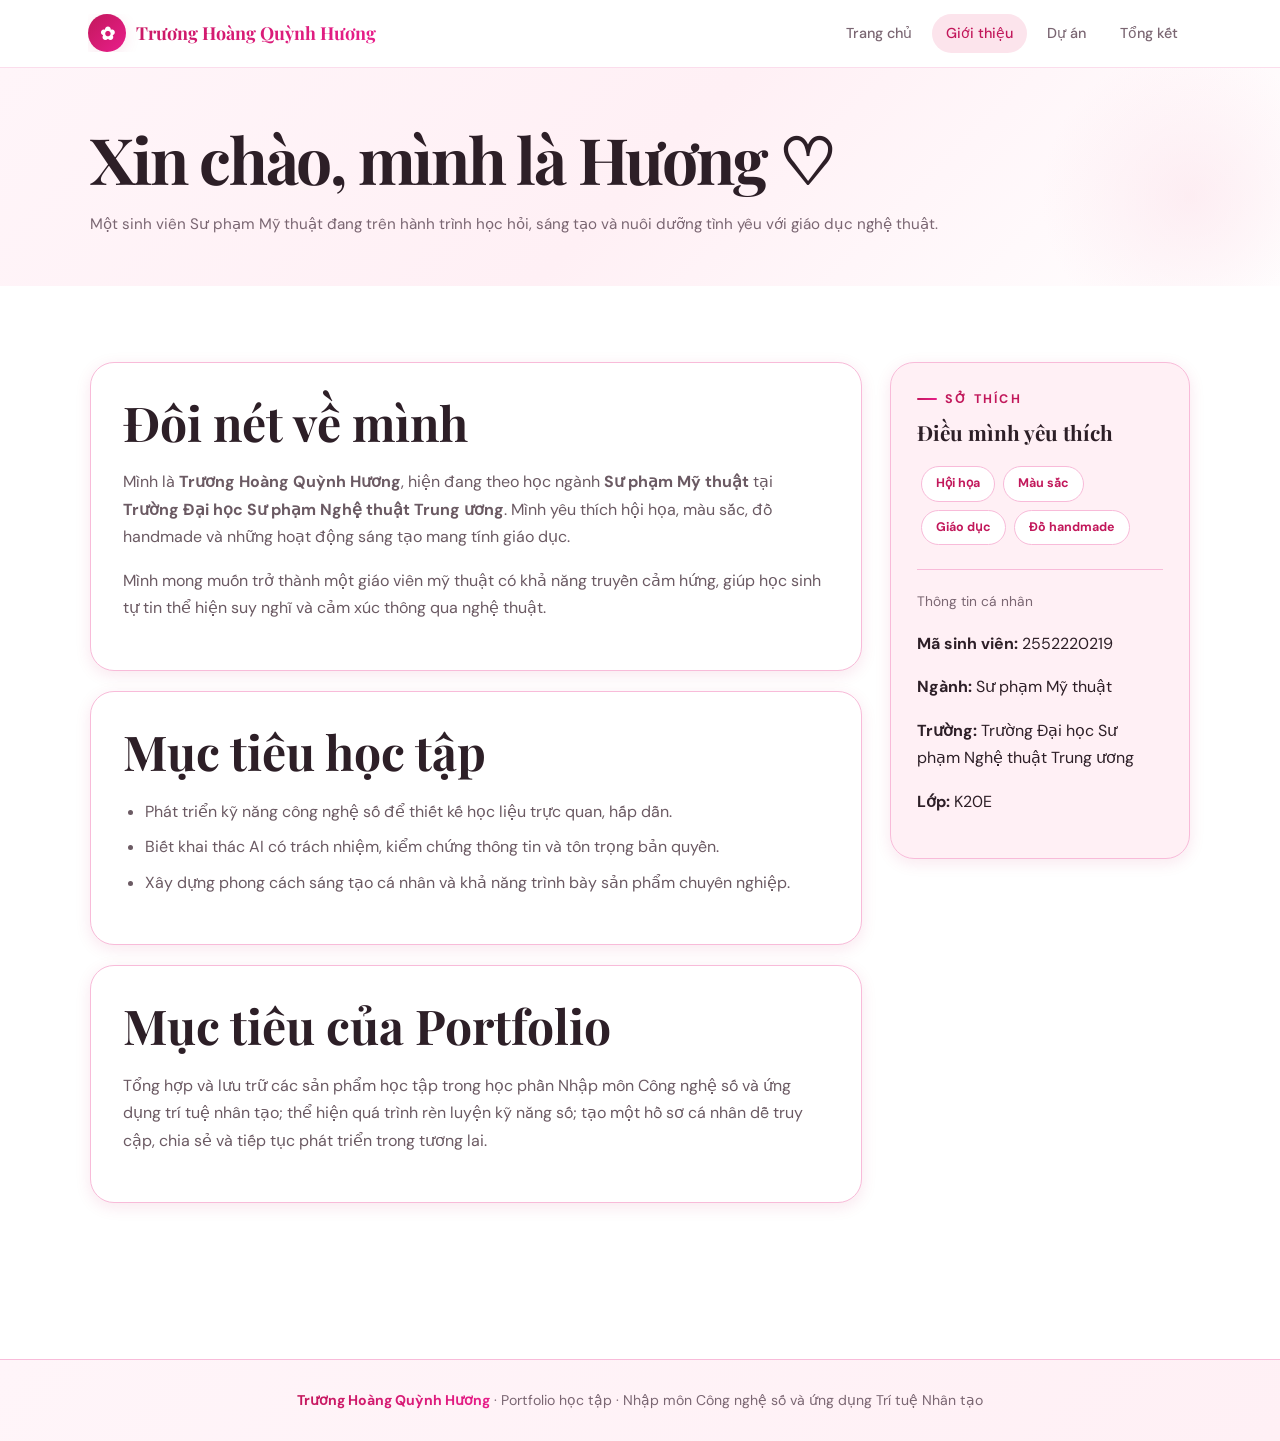
==== about.html @ ae3c42f8 "Add files via upload" ====
<!DOCTYPE html>
<html lang="vi"><head><meta charset="UTF-8"><meta name="viewport" content="width=device-width, initial-scale=1.0">
<meta name="description" content="Portfolio ca nhan sinh vien Su pham My thuat"><title>Gioi thieu | Truong Hoang Quynh Huong</title><link rel="stylesheet" href="style.css"></head><body>

<header class="site-header">
 <div class="nav-wrap">
  <a class="brand" href="index.html"><span class="brand-mark">✿</span><span>Trương Hoàng Quỳnh Hương</span></a>
  <button class="menu-toggle" aria-label="Mở menu">☰</button>
  <nav class="nav-links">
   <a href="index.html">Trang chủ</a><a href="about.html">Giới thiệu</a><a href="projects.html">Dự án</a><a href="conclusion.html">Tổng kết</a>
  </nav>
 </div>
</header>
<main>
<section class="page-hero"><div class="container"><h1>Xin chào, mình là Hương ♡</h1><p class="lead">Một sinh viên Sư phạm Mỹ thuật đang trên hành trình học hỏi, sáng tạo và nuôi dưỡng tình yêu với giáo dục nghệ thuật.</p></div></section>
<section class="section"><div class="container content-grid"><div>
 <div class="prose-card"><h2>Đôi nét về mình</h2>
 <p>Mình là <strong>Trương Hoàng Quỳnh Hương</strong>, hiện đang theo học ngành <strong>Sư phạm Mỹ thuật</strong> tại <strong>Trường Đại học Sư phạm Nghệ thuật Trung ương</strong>. Mình yêu thích hội họa, màu sắc, đồ handmade và những hoạt động sáng tạo mang tính giáo dục.</p>
 <p>Mình mong muốn trở thành một giáo viên mỹ thuật có khả năng truyền cảm hứng, giúp học sinh tự tin thể hiện suy nghĩ và cảm xúc thông qua nghệ thuật.</p></div>
 <div class="prose-card"><h2>Mục tiêu học tập</h2><ul><li>Phát triển kỹ năng công nghệ số để thiết kế học liệu trực quan, hấp dẫn.</li><li>Biết khai thác AI có trách nhiệm, kiểm chứng thông tin và tôn trọng bản quyền.</li><li>Xây dựng phong cách sáng tạo cá nhân và khả năng trình bày sản phẩm chuyên nghiệp.</li></ul></div>
 <div class="prose-card"><h2>Mục tiêu của Portfolio</h2><p>Tổng hợp và lưu trữ các sản phẩm học tập trong học phần Nhập môn Công nghệ số và ứng dụng trí tuệ nhân tạo; thể hiện quá trình rèn luyện kỹ năng số; tạo một hồ sơ cá nhân dễ truy cập, chia sẻ và tiếp tục phát triển trong tương lai.</p></div>
 </div><aside class="side-card"><div class="kicker">SỞ THÍCH</div><h3>Điều mình yêu thích</h3><span class="tag">Hội họa</span><span class="tag">Màu sắc</span><span class="tag">Giáo dục</span><span class="tag">Đồ handmade</span><hr style="border:0;border-top:1px solid var(--line);margin:20px 0"><p class="small">Thông tin cá nhân</p><p><strong>Mã sinh viên:</strong> 2552220219</p><p><strong>Ngành:</strong> Sư phạm Mỹ thuật</p><p><strong>Trường:</strong> Trường Đại học Sư phạm Nghệ thuật Trung ương</p><p><strong>Lớp:</strong> K20E</p></aside></div></section>
</main>
<footer class="footer"><div class="container footer-inner"><p><strong>Trương Hoàng Quỳnh Hương</strong> · Portfolio học tập · Nhập môn Công nghệ số và ứng dụng Trí tuệ Nhân tạo</p></div></footer>
<script src="script.js"></script></body></html>
---- style.css ----
@import url('https://fonts.googleapis.com/css2?family=DM+Sans:ital,opsz,wght@0,9..40,400;0,9..40,500;0,9..40,600;0,9..40,700;1,9..40,400&family=Playfair+Display:ital,wght@0,500;0,600;0,700;1,500;1,700&display=swap');

:root {
  --pink:       #e05c8a;
  --pink-dark:  #c2185b;
  --pink-accent:#e91e8c;
  --pink-mid:   #f06292;
  --pink-soft:  #fce4ec;
  --pink-pale:  #fff0f5;
  --ink:        #2d1f27;
  --muted:      #7a6672;
  --cream:      #ffffff;
  --line:       #f8bbd9;
  --white:      #fff;
  --shadow-sm:  0 4px 16px rgba(194,24,91,.10);
  --shadow:     0 18px 50px rgba(194,24,91,.18);
  --shadow-lg:  0 28px 70px rgba(194,24,91,.24);
  --radius:     24px;
  --grad-pink:  linear-gradient(135deg, var(--pink-dark) 0%, var(--pink-accent) 100%);
  --grad-soft:  linear-gradient(135deg, #fce4ec 0%, #fff0f5 60%, #fff 100%);
}

*, *::before, *::after { box-sizing: border-box; }
html { scroll-behavior: smooth; }

body {
  margin: 0;
  background: var(--cream);
  color: var(--ink);
  font-family: 'DM Sans', sans-serif;
  line-height: 1.72;
  -webkit-font-smoothing: antialiased;
}

a { color: inherit; text-decoration: none; }
img { max-width: 100%; display: block; }
button { font: inherit; cursor: pointer; }

/* ───────────── HEADER / NAV ───────────── */
.site-header {
  position: sticky;
  top: 0;
  z-index: 20;
  background: rgba(255,255,255,.88);
  backdrop-filter: blur(18px);
  -webkit-backdrop-filter: blur(18px);
  border-bottom: 1px solid rgba(248,187,217,.5);
  transition: box-shadow .3s;
}
.site-header:is(:hover, :focus-within) { box-shadow: 0 4px 24px rgba(194,24,91,.08); }

.nav-wrap {
  max-width: 1160px;
  margin: auto;
  padding: 14px 28px;
  display: flex;
  align-items: center;
  justify-content: space-between;
  gap: 20px;
}

.brand {
  display: flex;
  align-items: center;
  gap: 10px;
  font-family: 'Playfair Display', serif;
  font-size: clamp(.88rem, 1.4vw, 1.18rem);
  font-weight: 700;
  background: var(--grad-pink);
  -webkit-background-clip: text;
  -webkit-text-fill-color: transparent;
  background-clip: text;
  white-space: nowrap;
  overflow: hidden;
  text-overflow: ellipsis;
  max-width: 340px;
}
.brand-mark {
  width: 38px; height: 38px;
  border-radius: 50%;
  display: grid; place-items: center;
  background: var(--grad-pink);
  font-size: 1.1rem;
  -webkit-text-fill-color: white;
  box-shadow: var(--shadow-sm);
  flex-shrink: 0;
}

.nav-links {
  display: flex;
  align-items: center;
  gap: 6px;
  font-size: .9rem;
  color: var(--muted);
  font-weight: 500;
}
.nav-links a {
  padding: 7px 14px;
  border-radius: 999px;
  transition: background .2s, color .2s;
  position: relative;
}
.nav-links a:hover,
.nav-links a.active {
  color: var(--pink-dark);
  background: var(--pink-soft);
}

.menu-toggle {
  display: none;
  border: 0;
  background: var(--pink-soft);
  border-radius: 12px;
  padding: 9px 12px;
  color: var(--pink-dark);
  transition: background .2s;
}
.menu-toggle:hover { background: #f8bbd9; }

/* ───────────── LAYOUT ───────────── */
main { min-height: 70vh; }
.container { width: min(1100px, calc(100% - 44px)); margin: auto; }

/* ───────────── HERO ───────────── */
.hero {
  padding: 86px 0 72px;
  position: relative;
  overflow: hidden;
}
.hero::before {
  content: '';
  position: absolute;
  top: -120px; right: -120px;
  width: 600px; height: 600px;
  border-radius: 50%;
  background: radial-gradient(circle, rgba(252,228,236,.55) 0%, transparent 70%);
  pointer-events: none;
}

.hero-grid {
  display: grid;
  grid-template-columns: 1.1fr .9fr;
  align-items: center;
  gap: 48px;
  min-height: 420px;
}

.eyebrow {
  display: inline-flex;
  gap: 8px;
  align-items: center;
  color: var(--pink-dark);
  font-size: .78rem;
  font-weight: 700;
  letter-spacing: .18em;
  text-transform: uppercase;
  margin-bottom: 4px;
}

h1, h2, h3 {
  font-family: 'Playfair Display', serif;
  line-height: 1.16;
  margin: 0 0 18px;
}
h1 { font-size: clamp(2.2rem, 4.5vw, 4rem); letter-spacing: -.035em; }
h1 em {
  font-style: normal;
  background: var(--grad-pink);
  -webkit-background-clip: text;
  -webkit-text-fill-color: transparent;
  background-clip: text;
}
h2 { font-size: clamp(2rem, 4vw, 3rem); }
h3 { font-size: 1.3rem; }

.lead {
  font-size: 1.08rem;
  color: var(--muted);
  max-width: 540px;
  line-height: 1.8;
}

.hero-actions {
  display: flex;
  gap: 12px;
  flex-wrap: wrap;
  margin-top: 32px;
}

/* ───────────── BUTTONS ───────────── */
.btn {
  display: inline-flex;
  align-items: center;
  justify-content: center;
  gap: 8px;
  padding: 13px 24px;
  border-radius: 999px;
  background: var(--grad-pink);
  color: white;
  font-weight: 700;
  font-size: .95rem;
  border: none;
  transition: transform .22s, box-shadow .22s;
  box-shadow: 0 6px 24px rgba(194,24,91,.30);
}
.btn:hover {
  transform: translateY(-3px);
  box-shadow: 0 12px 36px rgba(194,24,91,.38);
}
.btn:active { transform: translateY(-1px); }

.btn.secondary {
  background: white;
  color: var(--pink-dark);
  border: 1.5px solid var(--line);
  box-shadow: var(--shadow-sm);
}
.btn.secondary:hover {
  background: var(--pink-pale);
  border-color: var(--pink-mid);
  box-shadow: 0 8px 28px rgba(194,24,91,.14);
}

/* ───────────── ART FRAME ───────────── */
.art-frame {
  position: relative;
  background: var(--grad-soft);
  border-radius: 48% 48% 28px 28px;
  padding: 28px;
  min-height: 400px;
  display: grid;
  place-items: center;
  box-shadow: var(--shadow);
}
.art-frame::before,
.art-frame::after {
  content: '';
  position: absolute;
  border: 1.5px solid rgba(194,24,91,.2);
  border-radius: 50%;
  width: 82%; height: 82%;
  transform: rotate(-16deg);
}
.art-frame::after {
  width: 68%; height: 92%;
  transform: rotate(18deg);
  border-color: rgba(233,30,140,.15);
}

.art-illustration {
  position: relative;
  z-index: 1;
  width: 78%; height: 300px;
  border-radius: 46% 46% 18px 18px;
  background: linear-gradient(160deg, #fff 0% 30%, #f9a8c9 30% 62%, #e05c8a 62%);
  display: flex;
  align-items: center;
  justify-content: center;
  font-size: 6rem;
  box-shadow: 0 12px 40px rgba(194,24,91,.20);
}

.float-note {
  position: absolute;
  z-index: 2;
  background: white;
  padding: 12px 18px;
  border-radius: 18px;
  box-shadow: 0 8px 28px rgba(194,24,91,.18);
  font-family: 'Playfair Display', serif;
  font-size: .9rem;
  color: var(--pink-dark);
  font-style: italic;
  white-space: nowrap;
}
.note-one { left: -20px; top: 54px; transform: rotate(-7deg); }
.note-two { right: -14px; bottom: 50px; transform: rotate(5deg); }

/* ───────────── SECTIONS ───────────── */
.section { padding: 76px 0; }
.section.soft { background: var(--pink-pale); }

.section-head {
  display: flex;
  justify-content: space-between;
  align-items: flex-end;
  gap: 24px;
  margin-bottom: 36px;
}
.section-head p { max-width: 480px; color: var(--muted); margin: 0; }

.kicker {
  color: var(--pink-dark);
  font-size: .78rem;
  text-transform: uppercase;
  letter-spacing: .18em;
  font-weight: 700;
  margin-bottom: 10px;
  display: flex;
  align-items: center;
  gap: 8px;
}
.kicker::before {
  content: '';
  display: inline-block;
  width: 20px; height: 2px;
  background: var(--grad-pink);
  border-radius: 2px;
}

/* ───────────── CARDS ───────────── */
.cards {
  display: grid;
  grid-template-columns: repeat(3, 1fr);
  gap: 20px;
}

.card {
  background: white;
  border: 1px solid var(--line);
  border-radius: var(--radius);
  padding: 28px;
  box-shadow: var(--shadow-sm);
  transition: transform .24s cubic-bezier(.22,1,.36,1), box-shadow .24s;
  position: relative;
  overflow: hidden;
}
.card::before {
  content: '';
  position: absolute;
  top: 0; left: 0; right: 0;
  height: 3px;
  background: var(--grad-pink);
  opacity: 0;
  transition: opacity .24s;
}
.card:hover {
  transform: translateY(-7px);
  box-shadow: var(--shadow);
}
.card:hover::before { opacity: 1; }

.card-icon {
  width: 50px; height: 50px;
  border-radius: 16px;
  background: var(--grad-soft);
  border: 1px solid var(--line);
  display: grid;
  place-items: center;
  font-size: 1.4rem;
  margin-bottom: 20px;
}
.card p { color: var(--muted); margin: 0 0 16px; line-height: 1.65; }
.card-link {
  font-weight: 700;
  color: var(--pink-dark);
  font-size: .88rem;
  display: inline-flex;
  align-items: center;
  gap: 5px;
  transition: gap .2s;
}
.card-link:hover { gap: 9px; }

/* ───────────── PAGE HERO ───────────── */
.page-hero {
  padding: 44px 0 32px;
  background: linear-gradient(135deg, #fff5f9 0%, #fff0f5 50%, #fff 100%);
  position: relative;
  overflow: hidden;
}
.page-hero::after {
  content: '';
  position: absolute;
  bottom: -60px; right: -60px;
  width: 300px; height: 300px;
  border-radius: 50%;
  background: radial-gradient(circle, rgba(252,228,236,.6) 0%, transparent 70%);
  pointer-events: none;
}
.page-hero h1 { font-size: clamp(2.4rem, 5vw, 4rem); margin: 10px 0; }
.page-hero .lead { font-size: .95rem; max-width: none; }

.breadcrumb {
  font-size: .85rem;
  color: var(--muted);
  margin-bottom: 20px;
}
.breadcrumb a {
  color: var(--pink-dark);
  font-weight: 600;
  transition: color .2s;
}
.breadcrumb a:hover { color: var(--pink-accent); }

/* ───────────── CONTENT GRID ───────────── */
.content-grid {
  display: grid;
  grid-template-columns: minmax(0,1fr) 300px;
  gap: 28px;
  align-items: start;
}

.prose-card {
  background: white;
  border: 1px solid var(--line);
  border-radius: var(--radius);
  padding: 32px;
  margin-bottom: 20px;
  box-shadow: var(--shadow-sm);
}
.prose-card p { color: #6b5a63; }
.prose-card ul { color: #6b5a63; padding-left: 22px; }
.prose-card ul li { margin-bottom: 8px; }

.side-card {
  background: var(--pink-pale);
  border: 1px solid var(--line);
  border-radius: var(--radius);
  padding: 26px;
  position: sticky;
  top: 100px;
  box-shadow: var(--shadow-sm);
}

/* ───────────── TAGS ───────────── */
.tag {
  display: inline-block;
  padding: 6px 14px;
  background: white;
  border: 1px solid var(--line);
  color: var(--pink-dark);
  border-radius: 999px;
  font-size: .78rem;
  font-weight: 700;
  margin: 4px;
  transition: background .2s, border-color .2s;
}
.tag:hover { background: var(--pink-soft); border-color: var(--pink-mid); }

/* ───────────── PLACEHOLDER ───────────── */
.placeholder {
  border: 2px dashed #f06292;
  border-radius: 18px;
  padding: 24px;
  background: #fff9fb;
  color: #9a7482;
  text-align: center;
}
.placeholder strong { color: var(--pink-dark); }

/* ───────────── STEPS ───────────── */
.steps {
  counter-reset: step;
  list-style: none;
  padding: 0;
}
.steps li {
  counter-increment: step;
  display: flex;
  gap: 16px;
  margin: 18px 0;
  color: #6b5a63;
  align-items: flex-start;
}
.steps li::before {
  content: counter(step, decimal-leading-zero);
  font-weight: 700;
  color: white;
  background: var(--grad-pink);
  border-radius: 12px;
  padding: 5px 10px;
  height: max-content;
  flex-shrink: 0;
  font-size: .85rem;
  box-shadow: 0 4px 12px rgba(194,24,91,.25);
}

/* ───────────── ART BOARD ───────────── */
.art-board {
  min-height: 180px;
  border-radius: 20px;
  background: repeating-linear-gradient(135deg, #fff7fa, #fff7fa 14px, #fce4ec 14px, #fce4ec 28px);
  display: grid;
  place-items: center;
  text-align: center;
  color: var(--pink-dark);
  padding: 28px;
  font-weight: 500;
}

/* ───────────── PROJECT LIST ───────────── */
.project-list {
  display: grid;
  grid-template-columns: repeat(2, 1fr);
  gap: 18px;
}

.project-item {
  display: flex;
  gap: 18px;
  align-items: flex-start;
  padding: 22px;
  border: 1px solid var(--line);
  border-radius: 22px;
  background: white;
  box-shadow: var(--shadow-sm);
  transition: transform .22s, box-shadow .22s;
}
.project-item:hover {
  transform: translateY(-4px);
  box-shadow: var(--shadow);
}

.project-number {
  flex: 0 0 44px; height: 44px;
  border-radius: 14px;
  background: var(--grad-pink);
  display: grid;
  place-items: center;
  color: white;
  font-weight: 700;
  font-size: .95rem;
  box-shadow: 0 4px 12px rgba(194,24,91,.28);
}
.project-item p { margin: 5px 0 8px; color: var(--muted); font-size: .98rem; }

/* ───────────── FOOTER ───────────── */
.footer {
  background: linear-gradient(135deg, #fff5f9 0%, #fff0f5 100%);
  border-top: 1px solid var(--line);
  padding: 28px 0;
  margin-top: 60px;
}
.footer-inner {
  display: flex;
  justify-content: center;
  align-items: center;
  color: var(--muted);
  font-size: .88rem;
  text-align: center;
}
.footer-inner p { margin: 0; }
.footer strong {
  background: var(--grad-pink);
  -webkit-background-clip: text;
  -webkit-text-fill-color: transparent;
  background-clip: text;
}

/* ───────────── PROGRESS ───────────── */
.progress-line {
  height: 6px;
  background: var(--pink-soft);
  border-radius: 9px;
  overflow: hidden;
  margin: 16px 0;
}
.progress-line span {
  display: block;
  width: 100%; height: 100%;
  background: var(--grad-pink);
  border-radius: 9px;
}

/* ───────────── UTILITIES ───────────── */
.small { font-size: .86rem; color: var(--muted); }

/* ───────────── RESPONSIVE ───────────── */
@media (max-width: 820px) {
  .hero-grid,
  .content-grid { grid-template-columns: 1fr; }
  .art-frame { max-width: 500px; margin: 16px auto 0; width: 100%; }
  .cards { grid-template-columns: repeat(2, 1fr); }
  .side-card { position: static; }
  .nav-links {
    display: none;
    position: absolute;
    top: 67px; left: 0; right: 0;
    background: rgba(255,255,255,.97);
    backdrop-filter: blur(14px);
    padding: 16px 20px 22px;
    flex-direction: column;
    align-items: flex-start;
    border-bottom: 1px solid var(--line);
    gap: 4px;
    box-shadow: 0 12px 32px rgba(194,24,91,.10);
  }
  .nav-links.open { display: flex; }
  .menu-toggle { display: block; }
}

@media (max-width: 560px) {
  .container { width: min(100% - 28px, 1100px); }
  .nav-wrap { padding: 12px 16px; }
  .hero { padding: 52px 0 44px; }
  .cards,
  .project-list { grid-template-columns: 1fr; }
  .section { padding: 52px 0; }
  .section-head { display: block; }
  .prose-card { padding: 24px; }
  .art-frame { min-height: 320px; }
  .art-illustration { height: 240px; }

}

/* ── TASK MEDIA & TABLES ENHANCEMENTS ── */
.img-grid-2 {
  display: grid;
  grid-template-columns: repeat(auto-fit, minmax(220px, 1fr));
  gap: 14px;
  margin: 14px 0;
}
.img-card {
  background: #fdfafb;
  border: 1px solid var(--line);
  border-radius: 14px;
  overflow: hidden;
  box-shadow: 0 4px 12px rgba(194,24,91,.06);
  transition: transform .2s, box-shadow .2s;
}
.img-card:hover {
  transform: translateY(-2px);
  box-shadow: 0 8px 20px rgba(194,24,91,.12);
}
.img-card img {
  width: 100%;
  height: auto;
  display: block;
}
.img-card .img-caption {
  padding: 8px 12px;
  font-size: .78rem;
  color: var(--muted);
  text-align: center;
  background: #fff;
  border-top: 1px solid rgba(248,187,217,.3);
}
.table-responsive {
  overflow-x: auto;
  margin: 16px 0;
  border-radius: 12px;
  border: 1px solid #e8d0d8;
}
.styled-table {
  width: 100%;
  border-collapse: collapse;
  font-size: .84rem;
  background: #fff;
}
.styled-table th {
  background: var(--pink-soft);
  color: var(--pink-dark);
  padding: 10px 12px;
  text-align: left;
  border-bottom: 1px solid #e0bec6;
  font-weight: 600;
}
.styled-table td {
  padding: 10px 12px;
  border-bottom: 1px solid #f2e1e7;
  vertical-align: top;
  color: #55444e;
}
.styled-table tr:nth-child(even) {
  background: #fdfafb;
}
.prompt-box {
  background: #fff9fb;
  border: 1px solid var(--line);
  border-left: 4px solid var(--pink-dark);
  border-radius: 12px;
  padding: 16px;
  margin: 16px 0;
}
.prompt-badge {
  display: inline-block;
  padding: 3px 10px;
  border-radius: 999px;
  font-size: .75rem;
  font-weight: 700;
  margin-bottom: 8px;
}
.badge-basic { background: #f0f0f0; color: #555; }
.badge-improved { background: #fff3e0; color: #b76e00; }
.badge-advanced { background: var(--pink-soft); color: var(--pink-dark); }
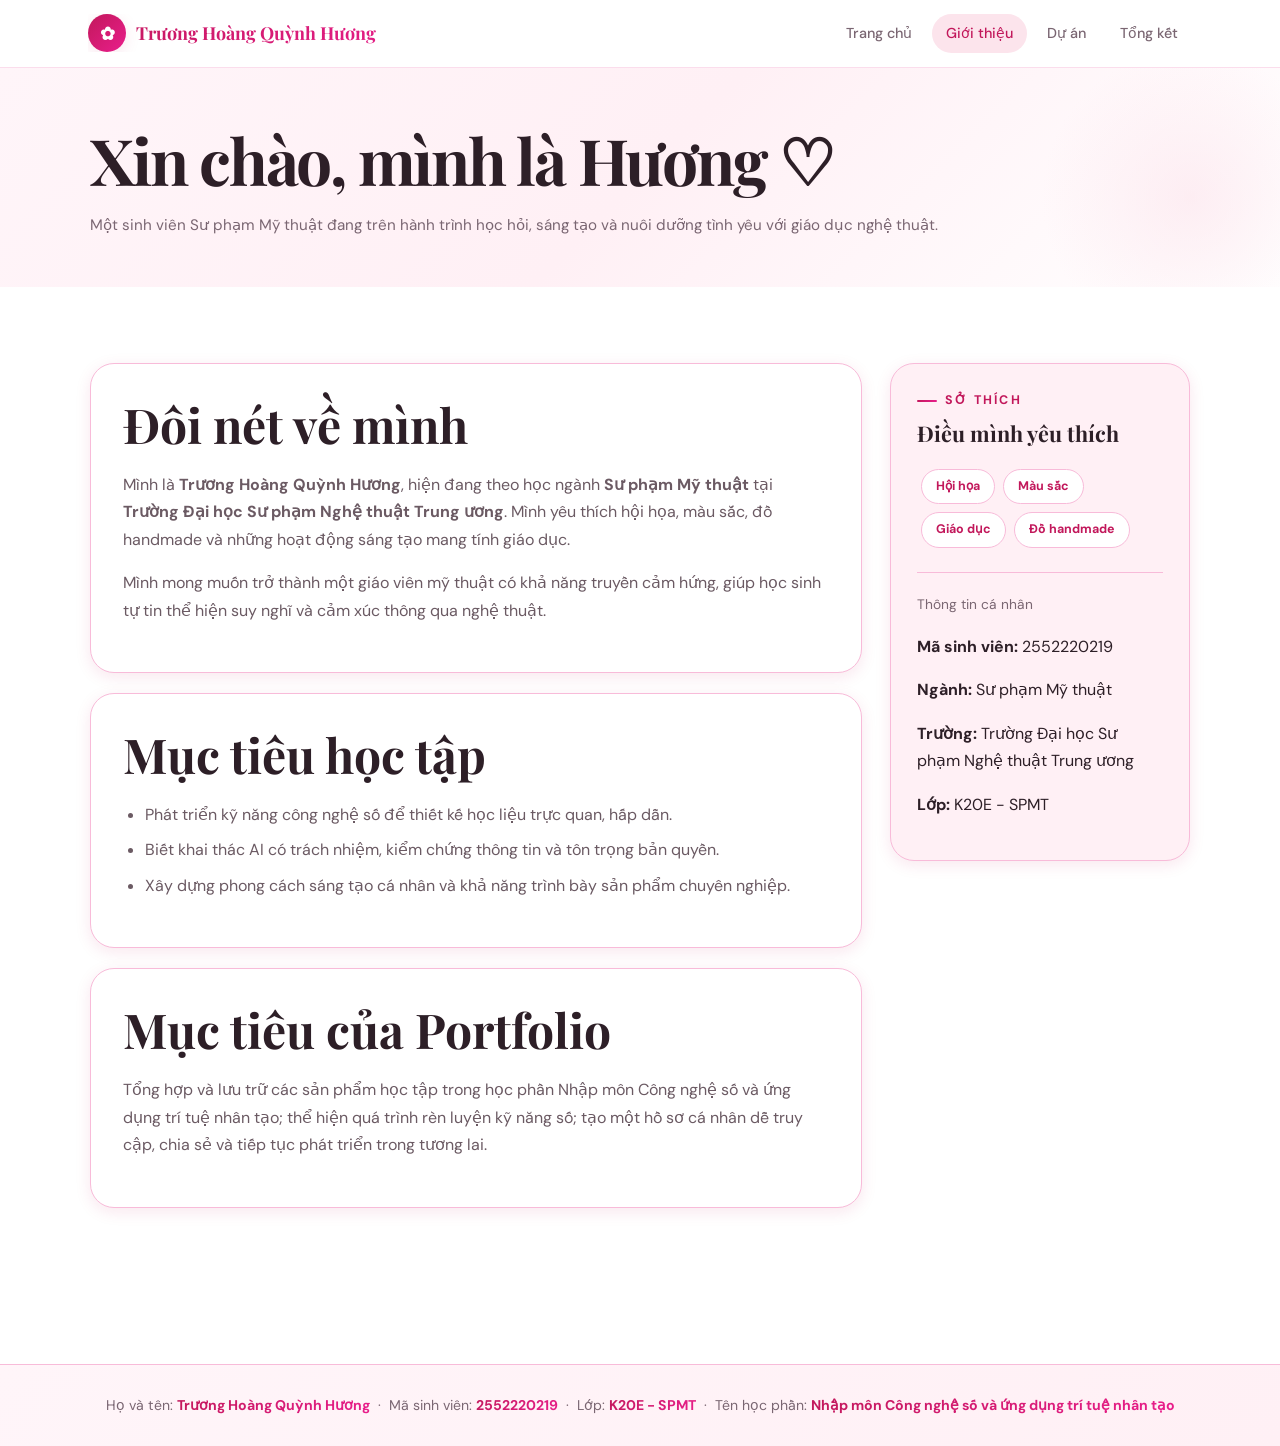
==== commit fa3be83b: "Add files via upload" ====
--- a/about.html
+++ b/about.html
@@ -1,25 +1,25 @@
-<!DOCTYPE html>
-<html lang="vi"><head><meta charset="UTF-8"><meta name="viewport" content="width=device-width, initial-scale=1.0">
-<meta name="description" content="Portfolio ca nhan sinh vien Su pham My thuat"><title>Gioi thieu | Truong Hoang Quynh Huong</title><link rel="stylesheet" href="style.css"></head><body>
-
-<header class="site-header">
- <div class="nav-wrap">
-  <a class="brand" href="index.html"><span class="brand-mark">✿</span><span>Trương Hoàng Quỳnh Hương</span></a>
-  <button class="menu-toggle" aria-label="Mở menu">☰</button>
-  <nav class="nav-links">
-   <a href="index.html">Trang chủ</a><a href="about.html">Giới thiệu</a><a href="projects.html">Dự án</a><a href="conclusion.html">Tổng kết</a>
-  </nav>
- </div>
-</header>
-<main>
-<section class="page-hero"><div class="container"><h1>Xin chào, mình là Hương ♡</h1><p class="lead">Một sinh viên Sư phạm Mỹ thuật đang trên hành trình học hỏi, sáng tạo và nuôi dưỡng tình yêu với giáo dục nghệ thuật.</p></div></section>
-<section class="section"><div class="container content-grid"><div>
- <div class="prose-card"><h2>Đôi nét về mình</h2>
- <p>Mình là <strong>Trương Hoàng Quỳnh Hương</strong>, hiện đang theo học ngành <strong>Sư phạm Mỹ thuật</strong> tại <strong>Trường Đại học Sư phạm Nghệ thuật Trung ương</strong>. Mình yêu thích hội họa, màu sắc, đồ handmade và những hoạt động sáng tạo mang tính giáo dục.</p>
- <p>Mình mong muốn trở thành một giáo viên mỹ thuật có khả năng truyền cảm hứng, giúp học sinh tự tin thể hiện suy nghĩ và cảm xúc thông qua nghệ thuật.</p></div>
- <div class="prose-card"><h2>Mục tiêu học tập</h2><ul><li>Phát triển kỹ năng công nghệ số để thiết kế học liệu trực quan, hấp dẫn.</li><li>Biết khai thác AI có trách nhiệm, kiểm chứng thông tin và tôn trọng bản quyền.</li><li>Xây dựng phong cách sáng tạo cá nhân và khả năng trình bày sản phẩm chuyên nghiệp.</li></ul></div>
- <div class="prose-card"><h2>Mục tiêu của Portfolio</h2><p>Tổng hợp và lưu trữ các sản phẩm học tập trong học phần Nhập môn Công nghệ số và ứng dụng trí tuệ nhân tạo; thể hiện quá trình rèn luyện kỹ năng số; tạo một hồ sơ cá nhân dễ truy cập, chia sẻ và tiếp tục phát triển trong tương lai.</p></div>
- </div><aside class="side-card"><div class="kicker">SỞ THÍCH</div><h3>Điều mình yêu thích</h3><span class="tag">Hội họa</span><span class="tag">Màu sắc</span><span class="tag">Giáo dục</span><span class="tag">Đồ handmade</span><hr style="border:0;border-top:1px solid var(--line);margin:20px 0"><p class="small">Thông tin cá nhân</p><p><strong>Mã sinh viên:</strong> 2552220219</p><p><strong>Ngành:</strong> Sư phạm Mỹ thuật</p><p><strong>Trường:</strong> Trường Đại học Sư phạm Nghệ thuật Trung ương</p><p><strong>Lớp:</strong> K20E</p></aside></div></section>
-</main>
-<footer class="footer"><div class="container footer-inner"><p><strong>Trương Hoàng Quỳnh Hương</strong> · Portfolio học tập · Nhập môn Công nghệ số và ứng dụng Trí tuệ Nhân tạo</p></div></footer>
+<!DOCTYPE html>
+<html lang="vi"><head><meta charset="UTF-8"><meta name="viewport" content="width=device-width, initial-scale=1.0">
+<meta name="description" content="Portfolio ca nhan sinh vien Su pham My thuat"><title>Gioi thieu | Truong Hoang Quynh Huong</title><link rel="stylesheet" href="style.css"></head><body>
+
+<header class="site-header">
+ <div class="nav-wrap">
+  <a class="brand" href="index.html"><span class="brand-mark">✿</span><span>Trương Hoàng Quỳnh Hương</span></a>
+  <button class="menu-toggle" aria-label="Mở menu">☰</button>
+  <nav class="nav-links">
+   <a href="index.html">Trang chủ</a><a href="about.html">Giới thiệu</a><a href="projects.html">Dự án</a><a href="conclusion.html">Tổng kết</a>
+  </nav>
+ </div>
+</header>
+<main>
+<section class="page-hero"><div class="container"><h1>Xin chào, mình là Hương ♡</h1><p class="lead">Một sinh viên Sư phạm Mỹ thuật đang trên hành trình học hỏi, sáng tạo và nuôi dưỡng tình yêu với giáo dục nghệ thuật.</p></div></section>
+<section class="section"><div class="container content-grid"><div>
+ <div class="prose-card"><h2>Đôi nét về mình</h2>
+ <p>Mình là <strong>Trương Hoàng Quỳnh Hương</strong>, hiện đang theo học ngành <strong>Sư phạm Mỹ thuật</strong> tại <strong>Trường Đại học Sư phạm Nghệ thuật Trung ương</strong>. Mình yêu thích hội họa, màu sắc, đồ handmade và những hoạt động sáng tạo mang tính giáo dục.</p>
+ <p>Mình mong muốn trở thành một giáo viên mỹ thuật có khả năng truyền cảm hứng, giúp học sinh tự tin thể hiện suy nghĩ và cảm xúc thông qua nghệ thuật.</p></div>
+ <div class="prose-card"><h2>Mục tiêu học tập</h2><ul><li>Phát triển kỹ năng công nghệ số để thiết kế học liệu trực quan, hấp dẫn.</li><li>Biết khai thác AI có trách nhiệm, kiểm chứng thông tin và tôn trọng bản quyền.</li><li>Xây dựng phong cách sáng tạo cá nhân và khả năng trình bày sản phẩm chuyên nghiệp.</li></ul></div>
+ <div class="prose-card"><h2>Mục tiêu của Portfolio</h2><p>Tổng hợp và lưu trữ các sản phẩm học tập trong học phần Nhập môn Công nghệ số và ứng dụng trí tuệ nhân tạo; thể hiện quá trình rèn luyện kỹ năng số; tạo một hồ sơ cá nhân dễ truy cập, chia sẻ và tiếp tục phát triển trong tương lai.</p></div>
+ </div><aside class="side-card"><div class="kicker">SỞ THÍCH</div><h3>Điều mình yêu thích</h3><span class="tag">Hội họa</span><span class="tag">Màu sắc</span><span class="tag">Giáo dục</span><span class="tag">Đồ handmade</span><hr style="border:0;border-top:1px solid var(--line);margin:20px 0"><p class="small">Thông tin cá nhân</p><p><strong>Mã sinh viên:</strong> 2552220219</p><p><strong>Ngành:</strong> Sư phạm Mỹ thuật</p><p><strong>Trường:</strong> Trường Đại học Sư phạm Nghệ thuật Trung ương</p><p><strong>Lớp:</strong> K20E - SPMT</p></aside></div></section>
+</main>
+<footer class="footer"><div class="container footer-inner"><p style="line-height:1.8">Họ và tên: <strong>Trương Hoàng Quỳnh Hương</strong> &nbsp;·&nbsp; Mã sinh viên: <strong>2552220219</strong> &nbsp;·&nbsp; Lớp: <strong>K20E - SPMT</strong> &nbsp;·&nbsp; Tên học phần: <strong>Nhập môn Công nghệ số và ứng dụng trí tuệ nhân tạo</strong></p></div></footer>
 <script src="script.js"></script></body></html>
--- a/style.css
+++ b/style.css
@@ -1,609 +1,819 @@
-
-@import url('https://fonts.googleapis.com/css2?family=DM+Sans:ital,opsz,wght@0,9..40,400;0,9..40,500;0,9..40,600;0,9..40,700;1,9..40,400&family=Playfair+Display:ital,wght@0,500;0,600;0,700;1,500;1,700&display=swap');
-
-:root {
-  --pink:       #e05c8a;
-  --pink-dark:  #c2185b;
-  --pink-accent:#e91e8c;
-  --pink-mid:   #f06292;
-  --pink-soft:  #fce4ec;
-  --pink-pale:  #fff0f5;
-  --ink:        #2d1f27;
-  --muted:      #7a6672;
-  --cream:      #ffffff;
-  --line:       #f8bbd9;
-  --white:      #fff;
-  --shadow-sm:  0 4px 16px rgba(194,24,91,.10);
-  --shadow:     0 18px 50px rgba(194,24,91,.18);
-  --shadow-lg:  0 28px 70px rgba(194,24,91,.24);
-  --radius:     24px;
-  --grad-pink:  linear-gradient(135deg, var(--pink-dark) 0%, var(--pink-accent) 100%);
-  --grad-soft:  linear-gradient(135deg, #fce4ec 0%, #fff0f5 60%, #fff 100%);
-}
-
-*, *::before, *::after { box-sizing: border-box; }
-html { scroll-behavior: smooth; }
-
-body {
-  margin: 0;
-  background: var(--cream);
-  color: var(--ink);
-  font-family: 'DM Sans', sans-serif;
-  line-height: 1.72;
-  -webkit-font-smoothing: antialiased;
-}
-
-a { color: inherit; text-decoration: none; }
-img { max-width: 100%; display: block; }
-button { font: inherit; cursor: pointer; }
-
-/* ───────────── HEADER / NAV ───────────── */
-.site-header {
-  position: sticky;
-  top: 0;
-  z-index: 20;
-  background: rgba(255,255,255,.88);
-  backdrop-filter: blur(18px);
-  -webkit-backdrop-filter: blur(18px);
-  border-bottom: 1px solid rgba(248,187,217,.5);
-  transition: box-shadow .3s;
-}
-.site-header:is(:hover, :focus-within) { box-shadow: 0 4px 24px rgba(194,24,91,.08); }
-
-.nav-wrap {
-  max-width: 1160px;
-  margin: auto;
-  padding: 14px 28px;
-  display: flex;
-  align-items: center;
-  justify-content: space-between;
-  gap: 20px;
-}
-
-.brand {
-  display: flex;
-  align-items: center;
-  gap: 10px;
-  font-family: 'Playfair Display', serif;
-  font-size: clamp(.88rem, 1.4vw, 1.18rem);
-  font-weight: 700;
-  background: var(--grad-pink);
-  -webkit-background-clip: text;
-  -webkit-text-fill-color: transparent;
-  background-clip: text;
-  white-space: nowrap;
-  overflow: hidden;
-  text-overflow: ellipsis;
-  max-width: 340px;
-}
-.brand-mark {
-  width: 38px; height: 38px;
-  border-radius: 50%;
-  display: grid; place-items: center;
-  background: var(--grad-pink);
-  font-size: 1.1rem;
-  -webkit-text-fill-color: white;
-  box-shadow: var(--shadow-sm);
-  flex-shrink: 0;
-}
-
-.nav-links {
-  display: flex;
-  align-items: center;
-  gap: 6px;
-  font-size: .9rem;
-  color: var(--muted);
-  font-weight: 500;
-}
-.nav-links a {
-  padding: 7px 14px;
-  border-radius: 999px;
-  transition: background .2s, color .2s;
-  position: relative;
-}
-.nav-links a:hover,
-.nav-links a.active {
-  color: var(--pink-dark);
-  background: var(--pink-soft);
-}
-
-.menu-toggle {
-  display: none;
-  border: 0;
-  background: var(--pink-soft);
-  border-radius: 12px;
-  padding: 9px 12px;
-  color: var(--pink-dark);
-  transition: background .2s;
-}
-.menu-toggle:hover { background: #f8bbd9; }
-
-/* ───────────── LAYOUT ───────────── */
-main { min-height: 70vh; }
-.container { width: min(1100px, calc(100% - 44px)); margin: auto; }
-
-/* ───────────── HERO ───────────── */
-.hero {
-  padding: 86px 0 72px;
-  position: relative;
-  overflow: hidden;
-}
-.hero::before {
-  content: '';
-  position: absolute;
-  top: -120px; right: -120px;
-  width: 600px; height: 600px;
-  border-radius: 50%;
-  background: radial-gradient(circle, rgba(252,228,236,.55) 0%, transparent 70%);
-  pointer-events: none;
-}
-
-.hero-grid {
-  display: grid;
-  grid-template-columns: 1.1fr .9fr;
-  align-items: center;
-  gap: 48px;
-  min-height: 420px;
-}
-
-.eyebrow {
-  display: inline-flex;
-  gap: 8px;
-  align-items: center;
-  color: var(--pink-dark);
-  font-size: .78rem;
-  font-weight: 700;
-  letter-spacing: .18em;
-  text-transform: uppercase;
-  margin-bottom: 4px;
-}
-
-h1, h2, h3 {
-  font-family: 'Playfair Display', serif;
-  line-height: 1.16;
-  margin: 0 0 18px;
-}
-h1 { font-size: clamp(2.2rem, 4.5vw, 4rem); letter-spacing: -.035em; }
-h1 em {
-  font-style: normal;
-  background: var(--grad-pink);
-  -webkit-background-clip: text;
-  -webkit-text-fill-color: transparent;
-  background-clip: text;
-}
-h2 { font-size: clamp(2rem, 4vw, 3rem); }
-h3 { font-size: 1.3rem; }
-
-.lead {
-  font-size: 1.08rem;
-  color: var(--muted);
-  max-width: 540px;
-  line-height: 1.8;
-}
-
-.hero-actions {
-  display: flex;
-  gap: 12px;
-  flex-wrap: wrap;
-  margin-top: 32px;
-}
-
-/* ───────────── BUTTONS ───────────── */
-.btn {
-  display: inline-flex;
-  align-items: center;
-  justify-content: center;
-  gap: 8px;
-  padding: 13px 24px;
-  border-radius: 999px;
-  background: var(--grad-pink);
-  color: white;
-  font-weight: 700;
-  font-size: .95rem;
-  border: none;
-  transition: transform .22s, box-shadow .22s;
-  box-shadow: 0 6px 24px rgba(194,24,91,.30);
-}
-.btn:hover {
-  transform: translateY(-3px);
-  box-shadow: 0 12px 36px rgba(194,24,91,.38);
-}
-.btn:active { transform: translateY(-1px); }
-
-.btn.secondary {
-  background: white;
-  color: var(--pink-dark);
-  border: 1.5px solid var(--line);
-  box-shadow: var(--shadow-sm);
-}
-.btn.secondary:hover {
-  background: var(--pink-pale);
-  border-color: var(--pink-mid);
-  box-shadow: 0 8px 28px rgba(194,24,91,.14);
-}
-
-/* ───────────── ART FRAME ───────────── */
-.art-frame {
-  position: relative;
-  background: var(--grad-soft);
-  border-radius: 48% 48% 28px 28px;
-  padding: 28px;
-  min-height: 400px;
-  display: grid;
-  place-items: center;
-  box-shadow: var(--shadow);
-}
-.art-frame::before,
-.art-frame::after {
-  content: '';
-  position: absolute;
-  border: 1.5px solid rgba(194,24,91,.2);
-  border-radius: 50%;
-  width: 82%; height: 82%;
-  transform: rotate(-16deg);
-}
-.art-frame::after {
-  width: 68%; height: 92%;
-  transform: rotate(18deg);
-  border-color: rgba(233,30,140,.15);
-}
-
-.art-illustration {
-  position: relative;
-  z-index: 1;
-  width: 78%; height: 300px;
-  border-radius: 46% 46% 18px 18px;
-  background: linear-gradient(160deg, #fff 0% 30%, #f9a8c9 30% 62%, #e05c8a 62%);
-  display: flex;
-  align-items: center;
-  justify-content: center;
-  font-size: 6rem;
-  box-shadow: 0 12px 40px rgba(194,24,91,.20);
-}
-
-.float-note {
-  position: absolute;
-  z-index: 2;
-  background: white;
-  padding: 12px 18px;
-  border-radius: 18px;
-  box-shadow: 0 8px 28px rgba(194,24,91,.18);
-  font-family: 'Playfair Display', serif;
-  font-size: .9rem;
-  color: var(--pink-dark);
-  font-style: italic;
-  white-space: nowrap;
-}
-.note-one { left: -20px; top: 54px; transform: rotate(-7deg); }
-.note-two { right: -14px; bottom: 50px; transform: rotate(5deg); }
-
-/* ───────────── SECTIONS ───────────── */
-.section { padding: 76px 0; }
-.section.soft { background: var(--pink-pale); }
-
-.section-head {
-  display: flex;
-  justify-content: space-between;
-  align-items: flex-end;
-  gap: 24px;
-  margin-bottom: 36px;
-}
-.section-head p { max-width: 480px; color: var(--muted); margin: 0; }
-
-.kicker {
-  color: var(--pink-dark);
-  font-size: .78rem;
-  text-transform: uppercase;
-  letter-spacing: .18em;
-  font-weight: 700;
-  margin-bottom: 10px;
-  display: flex;
-  align-items: center;
-  gap: 8px;
-}
-.kicker::before {
-  content: '';
-  display: inline-block;
-  width: 20px; height: 2px;
-  background: var(--grad-pink);
-  border-radius: 2px;
-}
-
-/* ───────────── CARDS ───────────── */
-.cards {
-  display: grid;
-  grid-template-columns: repeat(3, 1fr);
-  gap: 20px;
-}
-
-.card {
-  background: white;
-  border: 1px solid var(--line);
-  border-radius: var(--radius);
-  padding: 28px;
-  box-shadow: var(--shadow-sm);
-  transition: transform .24s cubic-bezier(.22,1,.36,1), box-shadow .24s;
-  position: relative;
-  overflow: hidden;
-}
-.card::before {
-  content: '';
-  position: absolute;
-  top: 0; left: 0; right: 0;
-  height: 3px;
-  background: var(--grad-pink);
-  opacity: 0;
-  transition: opacity .24s;
-}
-.card:hover {
-  transform: translateY(-7px);
-  box-shadow: var(--shadow);
-}
-.card:hover::before { opacity: 1; }
-
-.card-icon {
-  width: 50px; height: 50px;
-  border-radius: 16px;
-  background: var(--grad-soft);
-  border: 1px solid var(--line);
-  display: grid;
-  place-items: center;
-  font-size: 1.4rem;
-  margin-bottom: 20px;
-}
-.card p { color: var(--muted); margin: 0 0 16px; line-height: 1.65; }
-.card-link {
-  font-weight: 700;
-  color: var(--pink-dark);
-  font-size: .88rem;
-  display: inline-flex;
-  align-items: center;
-  gap: 5px;
-  transition: gap .2s;
-}
-.card-link:hover { gap: 9px; }
-
-/* ───────────── PAGE HERO ───────────── */
-.page-hero {
-  padding: 44px 0 32px;
-  background: linear-gradient(135deg, #fff5f9 0%, #fff0f5 50%, #fff 100%);
-  position: relative;
-  overflow: hidden;
-}
-.page-hero::after {
-  content: '';
-  position: absolute;
-  bottom: -60px; right: -60px;
-  width: 300px; height: 300px;
-  border-radius: 50%;
-  background: radial-gradient(circle, rgba(252,228,236,.6) 0%, transparent 70%);
-  pointer-events: none;
-}
-.page-hero h1 { font-size: clamp(2.4rem, 5vw, 4rem); margin: 10px 0; }
-.page-hero .lead { font-size: .95rem; max-width: none; }
-
-.breadcrumb {
-  font-size: .85rem;
-  color: var(--muted);
-  margin-bottom: 20px;
-}
-.breadcrumb a {
-  color: var(--pink-dark);
-  font-weight: 600;
-  transition: color .2s;
-}
-.breadcrumb a:hover { color: var(--pink-accent); }
-
-/* ───────────── CONTENT GRID ───────────── */
-.content-grid {
-  display: grid;
-  grid-template-columns: minmax(0,1fr) 300px;
-  gap: 28px;
-  align-items: start;
-}
-
-.prose-card {
-  background: white;
-  border: 1px solid var(--line);
-  border-radius: var(--radius);
-  padding: 32px;
-  margin-bottom: 20px;
-  box-shadow: var(--shadow-sm);
-}
-.prose-card p { color: #6b5a63; }
-.prose-card ul { color: #6b5a63; padding-left: 22px; }
-.prose-card ul li { margin-bottom: 8px; }
-
-.side-card {
-  background: var(--pink-pale);
-  border: 1px solid var(--line);
-  border-radius: var(--radius);
-  padding: 26px;
-  position: sticky;
-  top: 100px;
-  box-shadow: var(--shadow-sm);
-}
-
-/* ───────────── TAGS ───────────── */
-.tag {
-  display: inline-block;
-  padding: 6px 14px;
-  background: white;
-  border: 1px solid var(--line);
-  color: var(--pink-dark);
-  border-radius: 999px;
-  font-size: .78rem;
-  font-weight: 700;
-  margin: 4px;
-  transition: background .2s, border-color .2s;
-}
-.tag:hover { background: var(--pink-soft); border-color: var(--pink-mid); }
-
-/* ───────────── PLACEHOLDER ───────────── */
-.placeholder {
-  border: 2px dashed #f06292;
-  border-radius: 18px;
-  padding: 24px;
-  background: #fff9fb;
-  color: #9a7482;
-  text-align: center;
-}
-.placeholder strong { color: var(--pink-dark); }
-
-/* ───────────── STEPS ───────────── */
-.steps {
-  counter-reset: step;
-  list-style: none;
-  padding: 0;
-}
-.steps li {
-  counter-increment: step;
-  display: flex;
-  gap: 16px;
-  margin: 18px 0;
-  color: #6b5a63;
-  align-items: flex-start;
-}
-.steps li::before {
-  content: counter(step, decimal-leading-zero);
-  font-weight: 700;
-  color: white;
-  background: var(--grad-pink);
-  border-radius: 12px;
-  padding: 5px 10px;
-  height: max-content;
-  flex-shrink: 0;
-  font-size: .85rem;
-  box-shadow: 0 4px 12px rgba(194,24,91,.25);
-}
-
-/* ───────────── ART BOARD ───────────── */
-.art-board {
-  min-height: 180px;
-  border-radius: 20px;
-  background: repeating-linear-gradient(135deg, #fff7fa, #fff7fa 14px, #fce4ec 14px, #fce4ec 28px);
-  display: grid;
-  place-items: center;
-  text-align: center;
-  color: var(--pink-dark);
-  padding: 28px;
-  font-weight: 500;
-}
-
-/* ───────────── PROJECT LIST ───────────── */
-.project-list {
-  display: grid;
-  grid-template-columns: repeat(2, 1fr);
-  gap: 18px;
-}
-
-.project-item {
-  display: flex;
-  gap: 18px;
-  align-items: flex-start;
-  padding: 22px;
-  border: 1px solid var(--line);
-  border-radius: 22px;
-  background: white;
-  box-shadow: var(--shadow-sm);
-  transition: transform .22s, box-shadow .22s;
-}
-.project-item:hover {
-  transform: translateY(-4px);
-  box-shadow: var(--shadow);
-}
-
-.project-number {
-  flex: 0 0 44px; height: 44px;
-  border-radius: 14px;
-  background: var(--grad-pink);
-  display: grid;
-  place-items: center;
-  color: white;
-  font-weight: 700;
-  font-size: .95rem;
-  box-shadow: 0 4px 12px rgba(194,24,91,.28);
-}
-.project-item p { margin: 5px 0 8px; color: var(--muted); font-size: .98rem; }
-
-/* ───────────── FOOTER ───────────── */
-.footer {
-  background: linear-gradient(135deg, #fff5f9 0%, #fff0f5 100%);
-  border-top: 1px solid var(--line);
-  padding: 28px 0;
-  margin-top: 60px;
-}
-.footer-inner {
-  display: flex;
-  justify-content: center;
-  align-items: center;
-  color: var(--muted);
-  font-size: .88rem;
-  text-align: center;
-}
-.footer-inner p { margin: 0; }
-.footer strong {
-  background: var(--grad-pink);
-  -webkit-background-clip: text;
-  -webkit-text-fill-color: transparent;
-  background-clip: text;
-}
-
-/* ───────────── PROGRESS ───────────── */
-.progress-line {
-  height: 6px;
-  background: var(--pink-soft);
-  border-radius: 9px;
-  overflow: hidden;
-  margin: 16px 0;
-}
-.progress-line span {
-  display: block;
-  width: 100%; height: 100%;
-  background: var(--grad-pink);
-  border-radius: 9px;
-}
-
-/* ───────────── UTILITIES ───────────── */
-.small { font-size: .86rem; color: var(--muted); }
-
-/* ───────────── RESPONSIVE ───────────── */
-@media (max-width: 820px) {
-  .hero-grid,
-  .content-grid { grid-template-columns: 1fr; }
-  .art-frame { max-width: 500px; margin: 16px auto 0; width: 100%; }
-  .cards { grid-template-columns: repeat(2, 1fr); }
-  .side-card { position: static; }
-  .nav-links {
-    display: none;
-    position: absolute;
-    top: 67px; left: 0; right: 0;
-    background: rgba(255,255,255,.97);
-    backdrop-filter: blur(14px);
-    padding: 16px 20px 22px;
-    flex-direction: column;
-    align-items: flex-start;
-    border-bottom: 1px solid var(--line);
-    gap: 4px;
-    box-shadow: 0 12px 32px rgba(194,24,91,.10);
-  }
-  .nav-links.open { display: flex; }
-  .menu-toggle { display: block; }
-}
-
-@media (max-width: 560px) {
-  .container { width: min(100% - 28px, 1100px); }
-  .nav-wrap { padding: 12px 16px; }
-  .hero { padding: 52px 0 44px; }
-  .cards,
-  .project-list { grid-template-columns: 1fr; }
-  .section { padding: 52px 0; }
-  .section-head { display: block; }
-  .prose-card { padding: 24px; }
-  .art-frame { min-height: 320px; }
-  .art-illustration { height: 240px; }
-
-}
+
+@import url('https://fonts.googleapis.com/css2?family=DM+Sans:ital,opsz,wght@0,9..40,400;0,9..40,500;0,9..40,600;0,9..40,700;1,9..40,400&family=Playfair+Display:ital,wght@0,500;0,600;0,700;1,500;1,700&display=swap');
+
+:root {
+  --pink:       #e05c8a;
+  --pink-dark:  #c2185b;
+  --pink-accent:#e91e8c;
+  --pink-mid:   #f06292;
+  --pink-soft:  #fce4ec;
+  --pink-pale:  #fff0f5;
+  --ink:        #2d1f27;
+  --muted:      #7a6672;
+  --cream:      #ffffff;
+  --line:       #f8bbd9;
+  --white:      #fff;
+  --shadow-sm:  0 4px 16px rgba(194,24,91,.10);
+  --shadow:     0 18px 50px rgba(194,24,91,.18);
+  --shadow-lg:  0 28px 70px rgba(194,24,91,.24);
+  --radius:     24px;
+  --grad-pink:  linear-gradient(135deg, var(--pink-dark) 0%, var(--pink-accent) 100%);
+  --grad-soft:  linear-gradient(135deg, #fce4ec 0%, #fff0f5 60%, #fff 100%);
+}
+
+*, *::before, *::after { box-sizing: border-box; }
+html {
+  scroll-behavior: smooth;
+  overflow-x: hidden;
+}
+
+body {
+  margin: 0;
+  background: var(--cream);
+  color: var(--ink);
+  font-family: 'DM Sans', sans-serif;
+  line-height: 1.72;
+  -webkit-font-smoothing: antialiased;
+  overflow-x: hidden;
+  max-width: 100vw;
+}
+
+a { color: inherit; text-decoration: none; }
+img { max-width: 100%; display: block; }
+button { font: inherit; cursor: pointer; }
+
+/* ───────────── HEADER / NAV ───────────── */
+.site-header {
+  position: sticky;
+  top: 0;
+  z-index: 100;
+  background: rgba(255,255,255,.94);
+  backdrop-filter: blur(18px);
+  -webkit-backdrop-filter: blur(18px);
+  border-bottom: 1px solid rgba(248,187,217,.5);
+  transition: box-shadow .3s;
+}
+.site-header:is(:hover, :focus-within) { box-shadow: 0 4px 24px rgba(194,24,91,.08); }
+
+.nav-wrap {
+  max-width: 1160px;
+  margin: auto;
+  padding: 14px 28px;
+  display: flex;
+  align-items: center;
+  justify-content: space-between;
+  gap: 16px;
+  position: relative;
+}
+
+.brand {
+  display: flex;
+  align-items: center;
+  gap: 10px;
+  font-family: 'Playfair Display', serif;
+  font-size: clamp(.88rem, 1.4vw, 1.18rem);
+  font-weight: 700;
+  background: var(--grad-pink);
+  -webkit-background-clip: text;
+  -webkit-text-fill-color: transparent;
+  background-clip: text;
+  white-space: nowrap;
+  overflow: hidden;
+  text-overflow: ellipsis;
+  max-width: 340px;
+  flex: 1;
+  min-width: 0;
+}
+.brand span:last-child {
+  overflow: hidden;
+  text-overflow: ellipsis;
+  white-space: nowrap;
+}
+.brand-mark {
+  width: 38px; height: 38px;
+  border-radius: 50%;
+  display: grid; place-items: center;
+  background: var(--grad-pink);
+  font-size: 1.1rem;
+  -webkit-text-fill-color: white;
+  box-shadow: var(--shadow-sm);
+  flex-shrink: 0;
+}
+
+.nav-links {
+  display: flex;
+  align-items: center;
+  gap: 6px;
+  font-size: .9rem;
+  color: var(--muted);
+  font-weight: 500;
+}
+.nav-links a {
+  padding: 7px 14px;
+  border-radius: 999px;
+  transition: background .2s, color .2s;
+  position: relative;
+}
+.nav-links a:hover,
+.nav-links a.active {
+  color: var(--pink-dark);
+  background: var(--pink-soft);
+}
+
+.menu-toggle {
+  display: none;
+  border: 0;
+  background: var(--pink-soft);
+  border-radius: 12px;
+  width: 42px;
+  height: 42px;
+  color: var(--pink-dark);
+  font-size: 1.25rem;
+  line-height: 1;
+  transition: background .2s, transform .15s;
+  -webkit-tap-highlight-color: transparent;
+  flex-shrink: 0;
+}
+.menu-toggle:hover { background: #f8bbd9; }
+.menu-toggle:active { transform: scale(0.94); }
+
+/* ───────────── LAYOUT ───────────── */
+main { min-height: 70vh; }
+.container { width: min(1100px, calc(100% - 44px)); margin: auto; }
+
+/* ───────────── HERO ───────────── */
+.hero {
+  padding: 86px 0 72px;
+  position: relative;
+  overflow: hidden;
+}
+.hero::before {
+  content: '';
+  position: absolute;
+  top: -120px; right: -120px;
+  width: 600px; height: 600px;
+  border-radius: 50%;
+  background: radial-gradient(circle, rgba(252,228,236,.55) 0%, transparent 70%);
+  pointer-events: none;
+}
+
+.hero-grid {
+  display: grid;
+  grid-template-columns: 1.1fr .9fr;
+  align-items: center;
+  gap: 48px;
+  min-height: 420px;
+}
+
+.eyebrow {
+  display: inline-flex;
+  gap: 8px;
+  align-items: center;
+  color: var(--pink-dark);
+  font-size: .78rem;
+  font-weight: 700;
+  letter-spacing: .18em;
+  text-transform: uppercase;
+  margin-bottom: 4px;
+}
+
+h1, h2, h3 {
+  font-family: 'Playfair Display', serif;
+  line-height: 1.18;
+  margin: 0 0 18px;
+  word-break: break-word;
+  overflow-wrap: break-word;
+}
+h1 { font-size: clamp(2rem, 5vw, 4rem); letter-spacing: -.035em; }
+h1 em {
+  font-style: normal;
+  background: var(--grad-pink);
+  -webkit-background-clip: text;
+  -webkit-text-fill-color: transparent;
+  background-clip: text;
+}
+h2 { font-size: clamp(1.6rem, 4vw, 3rem); }
+h3 { font-size: clamp(1.15rem, 3.2vw, 1.35rem); }
+
+.lead {
+  font-size: clamp(0.95rem, 2.5vw, 1.08rem);
+  color: var(--muted);
+  max-width: 540px;
+  line-height: 1.8;
+  word-break: break-word;
+  overflow-wrap: break-word;
+}
+
+.hero-actions {
+  display: flex;
+  gap: 12px;
+  flex-wrap: wrap;
+  margin-top: 32px;
+}
+
+/* ───────────── BUTTONS ───────────── */
+.btn {
+  display: inline-flex;
+  align-items: center;
+  justify-content: center;
+  gap: 8px;
+  padding: 13px 24px;
+  border-radius: 999px;
+  background: var(--grad-pink);
+  color: white;
+  font-weight: 700;
+  font-size: .95rem;
+  border: none;
+  max-width: 100%;
+  box-sizing: border-box;
+  text-align: center;
+  word-break: break-word;
+  transition: transform .22s, box-shadow .22s;
+  box-shadow: 0 6px 24px rgba(194,24,91,.30);
+}
+.btn:hover {
+  transform: translateY(-3px);
+  box-shadow: 0 12px 36px rgba(194,24,91,.38);
+}
+.btn:active { transform: translateY(-1px); }
+
+.btn.secondary {
+  background: white;
+  color: var(--pink-dark);
+  border: 1.5px solid var(--line);
+  box-shadow: var(--shadow-sm);
+}
+.btn.secondary:hover {
+  background: var(--pink-pale);
+  border-color: var(--pink-mid);
+  box-shadow: 0 8px 28px rgba(194,24,91,.14);
+}
+
+/* ───────────── ART FRAME ───────────── */
+.art-frame {
+  position: relative;
+  background: var(--grad-soft);
+  border-radius: 48% 48% 28px 28px;
+  padding: 28px;
+  min-height: 400px;
+  display: grid;
+  place-items: center;
+  box-shadow: var(--shadow);
+}
+.art-frame::before,
+.art-frame::after {
+  content: '';
+  position: absolute;
+  border: 1.5px solid rgba(194,24,91,.2);
+  border-radius: 50%;
+  width: 82%; height: 82%;
+  transform: rotate(-16deg);
+}
+.art-frame::after {
+  width: 68%; height: 92%;
+  transform: rotate(18deg);
+  border-color: rgba(233,30,140,.15);
+}
+
+.art-illustration {
+  position: relative;
+  z-index: 1;
+  width: 78%; height: 300px;
+  border-radius: 46% 46% 18px 18px;
+  background: linear-gradient(160deg, #fff 0% 30%, #f9a8c9 30% 62%, #e05c8a 62%);
+  display: flex;
+  align-items: center;
+  justify-content: center;
+  font-size: 6rem;
+  box-shadow: 0 12px 40px rgba(194,24,91,.20);
+}
+
+.float-note {
+  position: absolute;
+  z-index: 2;
+  background: white;
+  padding: 12px 18px;
+  border-radius: 18px;
+  box-shadow: 0 8px 28px rgba(194,24,91,.18);
+  font-family: 'Playfair Display', serif;
+  font-size: .9rem;
+  color: var(--pink-dark);
+  font-style: italic;
+  white-space: nowrap;
+}
+.note-one { left: -20px; top: 54px; transform: rotate(-7deg); }
+.note-two { right: -14px; bottom: 50px; transform: rotate(5deg); }
+
+/* ───────────── SECTIONS ───────────── */
+.section { padding: 76px 0; }
+.section.soft { background: var(--pink-pale); }
+
+.section-head {
+  display: flex;
+  justify-content: space-between;
+  align-items: flex-end;
+  gap: 24px;
+  margin-bottom: 36px;
+}
+.section-head p { max-width: 480px; color: var(--muted); margin: 0; }
+
+.kicker {
+  color: var(--pink-dark);
+  font-size: .78rem;
+  text-transform: uppercase;
+  letter-spacing: .18em;
+  font-weight: 700;
+  margin-bottom: 10px;
+  display: flex;
+  align-items: center;
+  gap: 8px;
+}
+.kicker::before {
+  content: '';
+  display: inline-block;
+  width: 20px; height: 2px;
+  background: var(--grad-pink);
+  border-radius: 2px;
+}
+
+/* ───────────── CARDS ───────────── */
+.cards {
+  display: grid;
+  grid-template-columns: repeat(3, 1fr);
+  gap: 20px;
+}
+
+.card {
+  background: white;
+  border: 1px solid var(--line);
+  border-radius: var(--radius);
+  padding: 28px;
+  box-shadow: var(--shadow-sm);
+  transition: transform .24s cubic-bezier(.22,1,.36,1), box-shadow .24s;
+  position: relative;
+  overflow: hidden;
+}
+.card::before {
+  content: '';
+  position: absolute;
+  top: 0; left: 0; right: 0;
+  height: 3px;
+  background: var(--grad-pink);
+  opacity: 0;
+  transition: opacity .24s;
+}
+.card:hover {
+  transform: translateY(-7px);
+  box-shadow: var(--shadow);
+}
+.card:hover::before { opacity: 1; }
+
+.card-icon {
+  width: 50px; height: 50px;
+  border-radius: 16px;
+  background: var(--grad-soft);
+  border: 1px solid var(--line);
+  display: grid;
+  place-items: center;
+  font-size: 1.4rem;
+  margin-bottom: 20px;
+}
+.card p { color: var(--muted); margin: 0 0 16px; line-height: 1.65; }
+.card-link {
+  font-weight: 700;
+  color: var(--pink-dark);
+  font-size: .88rem;
+  display: inline-flex;
+  align-items: center;
+  gap: 5px;
+  transition: gap .2s;
+}
+.card-link:hover { gap: 9px; }
+
+/* ───────────── PAGE HERO ───────────── */
+.page-hero {
+  padding: 44px 0 32px;
+  background: linear-gradient(135deg, #fff5f9 0%, #fff0f5 50%, #fff 100%);
+  position: relative;
+  overflow: hidden;
+}
+.page-hero::after {
+  content: '';
+  position: absolute;
+  bottom: -60px; right: -60px;
+  width: 300px; height: 300px;
+  border-radius: 50%;
+  background: radial-gradient(circle, rgba(252,228,236,.6) 0%, transparent 70%);
+  pointer-events: none;
+}
+.page-hero h1 { font-size: clamp(2.4rem, 5vw, 4rem); margin: 10px 0; }
+.page-hero .lead { font-size: .95rem; max-width: none; }
+
+.breadcrumb {
+  font-size: .85rem;
+  color: var(--muted);
+  margin-bottom: 20px;
+  word-break: break-word;
+  overflow-wrap: break-word;
+}
+.breadcrumb a {
+  color: var(--pink-dark);
+  font-weight: 600;
+  transition: color .2s;
+}
+.breadcrumb a:hover { color: var(--pink-accent); }
+
+/* ───────────── CONTENT GRID ───────────── */
+.content-single {
+  display: block;
+  max-width: 960px;
+  margin: 0 auto;
+}
+
+.content-grid {
+  display: grid;
+  grid-template-columns: minmax(0,1fr) 300px;
+  gap: 28px;
+  align-items: start;
+}
+
+.prose-card {
+  background: white;
+  border: 1px solid var(--line);
+  border-radius: var(--radius);
+  padding: 32px;
+  margin-bottom: 20px;
+  box-shadow: var(--shadow-sm);
+  word-break: break-word;
+  overflow-wrap: break-word;
+}
+.prose-card p { color: #6b5a63; }
+.prose-card ul { color: #6b5a63; padding-left: 22px; }
+.prose-card ul li { margin-bottom: 8px; }
+
+.side-card {
+  background: var(--pink-pale);
+  border: 1px solid var(--line);
+  border-radius: var(--radius);
+  padding: 26px;
+  position: sticky;
+  top: 100px;
+  box-shadow: var(--shadow-sm);
+}
+
+/* ───────────── TAGS ───────────── */
+.tag {
+  display: inline-block;
+  padding: 6px 14px;
+  background: white;
+  border: 1px solid var(--line);
+  color: var(--pink-dark);
+  border-radius: 999px;
+  font-size: .78rem;
+  font-weight: 700;
+  margin: 4px;
+  transition: background .2s, border-color .2s;
+}
+.tag:hover { background: var(--pink-soft); border-color: var(--pink-mid); }
+
+/* ───────────── PLACEHOLDER ───────────── */
+.placeholder {
+  border: 2px dashed #f06292;
+  border-radius: 18px;
+  padding: 24px;
+  background: #fff9fb;
+  color: #9a7482;
+  text-align: center;
+}
+.placeholder strong { color: var(--pink-dark); }
+
+/* ───────────── STEPS ───────────── */
+.steps {
+  counter-reset: step;
+  list-style: none;
+  padding: 0;
+}
+.steps li {
+  counter-increment: step;
+  display: flex;
+  gap: 16px;
+  margin: 18px 0;
+  color: #6b5a63;
+  align-items: flex-start;
+}
+.steps li::before {
+  content: counter(step, decimal-leading-zero);
+  font-weight: 700;
+  color: white;
+  background: var(--grad-pink);
+  border-radius: 12px;
+  padding: 5px 10px;
+  height: max-content;
+  flex-shrink: 0;
+  font-size: .85rem;
+  box-shadow: 0 4px 12px rgba(194,24,91,.25);
+}
+
+/* ───────────── ART BOARD ───────────── */
+.art-board {
+  min-height: 180px;
+  border-radius: 20px;
+  background: repeating-linear-gradient(135deg, #fff7fa, #fff7fa 14px, #fce4ec 14px, #fce4ec 28px);
+  display: grid;
+  place-items: center;
+  text-align: center;
+  color: var(--pink-dark);
+  padding: 28px;
+  font-weight: 500;
+}
+
+/* ───────────── PROJECT LIST ───────────── */
+.project-list {
+  display: grid;
+  grid-template-columns: repeat(2, 1fr);
+  gap: 18px;
+}
+
+.project-item {
+  display: flex;
+  gap: 18px;
+  align-items: flex-start;
+  padding: 22px;
+  border: 1px solid var(--line);
+  border-radius: 22px;
+  background: white;
+  box-shadow: var(--shadow-sm);
+  transition: transform .22s, box-shadow .22s;
+}
+.project-item:hover {
+  transform: translateY(-4px);
+  box-shadow: var(--shadow);
+}
+
+.project-number {
+  flex: 0 0 44px; height: 44px;
+  border-radius: 14px;
+  background: var(--grad-pink);
+  display: grid;
+  place-items: center;
+  color: white;
+  font-weight: 700;
+  font-size: .95rem;
+  box-shadow: 0 4px 12px rgba(194,24,91,.28);
+}
+.project-item p { margin: 5px 0 8px; color: var(--muted); font-size: .98rem; }
+
+/* ───────────── FOOTER ───────────── */
+.footer {
+  background: linear-gradient(135deg, #fff5f9 0%, #fff0f5 100%);
+  border-top: 1px solid var(--line);
+  padding: 28px 0;
+  margin-top: 60px;
+}
+.footer-inner {
+  display: flex;
+  justify-content: center;
+  align-items: center;
+  color: var(--muted);
+  font-size: .88rem;
+  text-align: center;
+  line-height: 1.8;
+}
+.footer-inner p {
+  margin: 0;
+  word-break: break-word;
+  overflow-wrap: break-word;
+}
+.footer strong {
+  background: var(--grad-pink);
+  -webkit-background-clip: text;
+  -webkit-text-fill-color: transparent;
+  background-clip: text;
+}
+
+/* ───────────── PROGRESS ───────────── */
+.progress-line {
+  height: 6px;
+  background: var(--pink-soft);
+  border-radius: 9px;
+  overflow: hidden;
+  margin: 16px 0;
+}
+.progress-line span {
+  display: block;
+  width: 100%; height: 100%;
+  background: var(--grad-pink);
+  border-radius: 9px;
+}
+
+/* ───────────── UTILITIES ───────────── */
+.small { font-size: .86rem; color: var(--muted); }
+
+/* ───────────── RESPONSIVE ───────────── */
+@media (max-width: 820px) {
+  .hero-grid {
+    display: flex;
+    flex-direction: column;
+    gap: 36px;
+    min-height: auto;
+  }
+  .content-grid {
+    grid-template-columns: 1fr;
+    gap: 24px;
+  }
+  .art-frame {
+    max-width: 440px;
+    margin: 0 auto;
+    width: 100%;
+  }
+  .cards {
+    grid-template-columns: repeat(2, 1fr);
+  }
+  .side-card {
+    position: static;
+  }
+  .nav-links {
+    display: none;
+    position: absolute;
+    top: 100%;
+    left: 0;
+    right: 0;
+    background: rgba(255, 255, 255, 0.98);
+    backdrop-filter: blur(16px);
+    -webkit-backdrop-filter: blur(16px);
+    padding: 16px 20px 22px;
+    flex-direction: column;
+    align-items: stretch;
+    border-bottom: 1px solid var(--line);
+    gap: 6px;
+    box-shadow: 0 16px 36px rgba(194, 24, 91, 0.12);
+  }
+  .nav-links.open {
+    display: flex;
+  }
+  .nav-links a {
+    display: block;
+    width: 100%;
+    padding: 10px 16px;
+    font-size: 1rem;
+    box-sizing: border-box;
+  }
+  .menu-toggle {
+    display: flex;
+    align-items: center;
+    justify-content: center;
+  }
+}
+
+@media (max-width: 600px) {
+  .cards {
+    grid-template-columns: 1fr;
+  }
+  .project-list {
+    grid-template-columns: 1fr;
+  }
+}
+
+@media (max-width: 560px) {
+  .container {
+    width: min(100% - 24px, 1100px);
+  }
+  .nav-wrap {
+    padding: 12px 14px;
+  }
+  .hero {
+    padding: 42px 0 36px;
+  }
+  .page-hero {
+    padding: 34px 0 24px;
+  }
+  .section {
+    padding: 42px 0;
+  }
+  .section-head {
+    display: block;
+    margin-bottom: 24px;
+  }
+  .section-head p {
+    margin-top: 8px;
+  }
+  .prose-card {
+    padding: 22px 16px;
+    border-radius: 18px;
+    margin-bottom: 16px;
+  }
+  .art-frame {
+    min-height: 280px;
+    padding: 20px;
+    border-radius: 36% 36% 22px 22px;
+  }
+  .art-frame img {
+    width: 55% !important;
+    border-radius: 18px !important;
+  }
+  .art-illustration {
+    height: 220px;
+  }
+  .float-note {
+    font-size: 0.75rem;
+    padding: 6px 12px;
+    border-radius: 12px;
+    box-shadow: 0 4px 16px rgba(194, 24, 91, 0.14);
+  }
+  .note-one {
+    left: 4px;
+    top: 16px;
+  }
+  .note-two {
+    right: 4px;
+    bottom: 16px;
+  }
+
+  .hero-actions {
+    flex-direction: column;
+    gap: 10px;
+    margin-top: 24px;
+    width: 100%;
+  }
+  .hero-actions .btn {
+    width: 100%;
+    text-align: center;
+    justify-content: center;
+  }
+
+  .project-item {
+    padding: 16px;
+    gap: 14px;
+    border-radius: 18px;
+  }
+  .project-number {
+    flex: 0 0 38px;
+    height: 38px;
+    font-size: 0.88rem;
+    border-radius: 12px;
+  }
+
+  .steps li {
+    gap: 12px;
+    margin: 14px 0;
+  }
+  .steps li::before {
+    padding: 4px 8px;
+    font-size: 0.8rem;
+    border-radius: 10px;
+  }
+
+  .img-grid-2 {
+    grid-template-columns: 1fr;
+  }
+
+  .footer {
+    padding: 22px 0;
+    margin-top: 36px;
+  }
+  .footer-inner {
+    font-size: 0.82rem;
+    line-height: 1.7;
+  }
+
+  .prose-card a[target="_blank"] {
+    display: flex !important;
+    width: 100% !important;
+    padding: 12px 14px !important;
+    font-size: 0.88rem !important;
+    text-align: center !important;
+    justify-content: center !important;
+    box-sizing: border-box !important;
+  }
+}
+
+@media (max-width: 480px) {
+  .content-single > div:last-child {
+    flex-direction: column !important;
+  }
+  .content-single > div:last-child .btn {
+    width: 100% !important;
+    text-align: center !important;
+    justify-content: center !important;
+  }
+}
+
+@media (max-width: 380px) {
+  .container {
+    width: calc(100% - 16px);
+  }
+  .prose-card {
+    padding: 18px 12px;
+  }
+  .brand {
+    font-size: 0.88rem;
+  }
+  .brand-mark {
+    width: 32px;
+    height: 32px;
+    font-size: 0.95rem;
+  }
+}
 
 /* ── TASK MEDIA & TABLES ENHANCEMENTS ── */
 .img-grid-2 {
@@ -617,12 +827,12 @@
   border: 1px solid var(--line);
   border-radius: 14px;
   overflow: hidden;
-  box-shadow: 0 4px 12px rgba(194,24,91,.06);
-  transition: transform .2s, box-shadow .2s;
+  box-shadow: 0 4px 12px rgba(194, 24, 91, 0.06);
+  transition: transform 0.2s, box-shadow 0.2s;
 }
 .img-card:hover {
   transform: translateY(-2px);
-  box-shadow: 0 8px 20px rgba(194,24,91,.12);
+  box-shadow: 0 8px 20px rgba(194, 24, 91, 0.12);
 }
 .img-card img {
   width: 100%;
@@ -631,22 +841,35 @@
 }
 .img-card .img-caption {
   padding: 8px 12px;
-  font-size: .78rem;
+  font-size: 0.78rem;
   color: var(--muted);
   text-align: center;
   background: #fff;
-  border-top: 1px solid rgba(248,187,217,.3);
+  border-top: 1px solid rgba(248, 187, 217, 0.3);
 }
 .table-responsive {
+  width: 100%;
   overflow-x: auto;
+  -webkit-overflow-scrolling: touch;
   margin: 16px 0;
   border-radius: 12px;
   border: 1px solid #e8d0d8;
 }
+.table-responsive::-webkit-scrollbar {
+  height: 6px;
+}
+.table-responsive::-webkit-scrollbar-thumb {
+  background: var(--pink-mid);
+  border-radius: 4px;
+}
+.table-responsive::-webkit-scrollbar-track {
+  background: var(--pink-soft);
+}
 .styled-table {
   width: 100%;
+  min-width: 580px;
   border-collapse: collapse;
-  font-size: .84rem;
+  font-size: 0.84rem;
   background: #fff;
 }
 .styled-table th {
@@ -662,6 +885,7 @@
   border-bottom: 1px solid #f2e1e7;
   vertical-align: top;
   color: #55444e;
+  word-break: break-word;
 }
 .styled-table tr:nth-child(even) {
   background: #fdfafb;
@@ -673,12 +897,14 @@
   border-radius: 12px;
   padding: 16px;
   margin: 16px 0;
+  word-break: break-word;
+  overflow-wrap: break-word;
 }
 .prompt-badge {
   display: inline-block;
   padding: 3px 10px;
   border-radius: 999px;
-  font-size: .75rem;
+  font-size: 0.75rem;
   font-weight: 700;
   margin-bottom: 8px;
 }
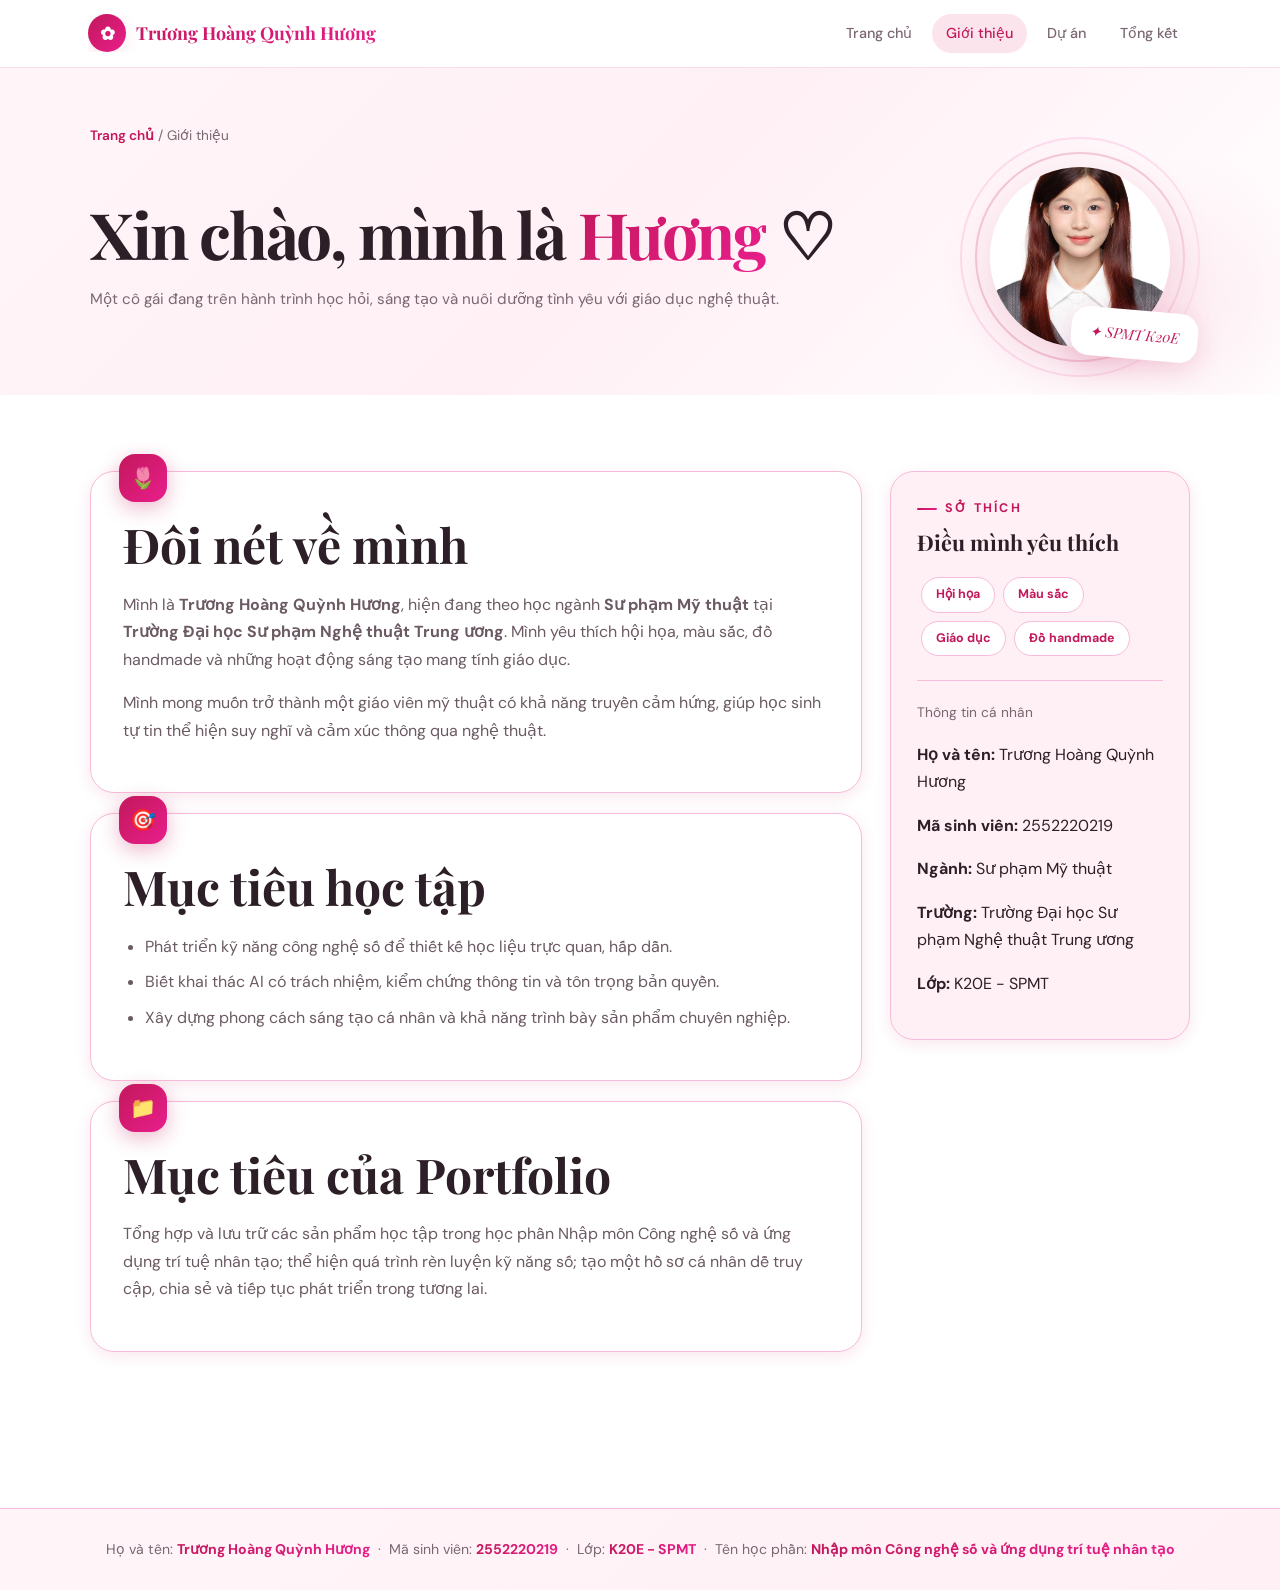
==== commit 925019e5: "Add files via upload" ====
--- a/about.html
+++ b/about.html
@@ -1,25 +1,67 @@
-<!DOCTYPE html>
-<html lang="vi"><head><meta charset="UTF-8"><meta name="viewport" content="width=device-width, initial-scale=1.0">
-<meta name="description" content="Portfolio ca nhan sinh vien Su pham My thuat"><title>Gioi thieu | Truong Hoang Quynh Huong</title><link rel="stylesheet" href="style.css"></head><body>
-
-<header class="site-header">
- <div class="nav-wrap">
-  <a class="brand" href="index.html"><span class="brand-mark">✿</span><span>Trương Hoàng Quỳnh Hương</span></a>
-  <button class="menu-toggle" aria-label="Mở menu">☰</button>
-  <nav class="nav-links">
-   <a href="index.html">Trang chủ</a><a href="about.html">Giới thiệu</a><a href="projects.html">Dự án</a><a href="conclusion.html">Tổng kết</a>
-  </nav>
- </div>
-</header>
-<main>
-<section class="page-hero"><div class="container"><h1>Xin chào, mình là Hương ♡</h1><p class="lead">Một sinh viên Sư phạm Mỹ thuật đang trên hành trình học hỏi, sáng tạo và nuôi dưỡng tình yêu với giáo dục nghệ thuật.</p></div></section>
-<section class="section"><div class="container content-grid"><div>
- <div class="prose-card"><h2>Đôi nét về mình</h2>
- <p>Mình là <strong>Trương Hoàng Quỳnh Hương</strong>, hiện đang theo học ngành <strong>Sư phạm Mỹ thuật</strong> tại <strong>Trường Đại học Sư phạm Nghệ thuật Trung ương</strong>. Mình yêu thích hội họa, màu sắc, đồ handmade và những hoạt động sáng tạo mang tính giáo dục.</p>
- <p>Mình mong muốn trở thành một giáo viên mỹ thuật có khả năng truyền cảm hứng, giúp học sinh tự tin thể hiện suy nghĩ và cảm xúc thông qua nghệ thuật.</p></div>
- <div class="prose-card"><h2>Mục tiêu học tập</h2><ul><li>Phát triển kỹ năng công nghệ số để thiết kế học liệu trực quan, hấp dẫn.</li><li>Biết khai thác AI có trách nhiệm, kiểm chứng thông tin và tôn trọng bản quyền.</li><li>Xây dựng phong cách sáng tạo cá nhân và khả năng trình bày sản phẩm chuyên nghiệp.</li></ul></div>
- <div class="prose-card"><h2>Mục tiêu của Portfolio</h2><p>Tổng hợp và lưu trữ các sản phẩm học tập trong học phần Nhập môn Công nghệ số và ứng dụng trí tuệ nhân tạo; thể hiện quá trình rèn luyện kỹ năng số; tạo một hồ sơ cá nhân dễ truy cập, chia sẻ và tiếp tục phát triển trong tương lai.</p></div>
- </div><aside class="side-card"><div class="kicker">SỞ THÍCH</div><h3>Điều mình yêu thích</h3><span class="tag">Hội họa</span><span class="tag">Màu sắc</span><span class="tag">Giáo dục</span><span class="tag">Đồ handmade</span><hr style="border:0;border-top:1px solid var(--line);margin:20px 0"><p class="small">Thông tin cá nhân</p><p><strong>Mã sinh viên:</strong> 2552220219</p><p><strong>Ngành:</strong> Sư phạm Mỹ thuật</p><p><strong>Trường:</strong> Trường Đại học Sư phạm Nghệ thuật Trung ương</p><p><strong>Lớp:</strong> K20E - SPMT</p></aside></div></section>
-</main>
-<footer class="footer"><div class="container footer-inner"><p style="line-height:1.8">Họ và tên: <strong>Trương Hoàng Quỳnh Hương</strong> &nbsp;·&nbsp; Mã sinh viên: <strong>2552220219</strong> &nbsp;·&nbsp; Lớp: <strong>K20E - SPMT</strong> &nbsp;·&nbsp; Tên học phần: <strong>Nhập môn Công nghệ số và ứng dụng trí tuệ nhân tạo</strong></p></div></footer>
-<script src="script.js"></script></body></html>+<!DOCTYPE html>
+<html lang="vi"><head><meta charset="UTF-8"><meta name="viewport" content="width=device-width, initial-scale=1.0">
+<meta name="description" content="Giới thiệu - Trương Hoàng Quỳnh Hương"><title>Giới thiệu | Trương Hoàng Quỳnh Hương</title><link rel="stylesheet" href="style.css"></head><body>
+
+<header class="site-header">
+ <div class="nav-wrap">
+  <a class="brand" href="index.html"><span class="brand-mark">✿</span><span>Trương Hoàng Quỳnh Hương</span></a>
+  <button class="menu-toggle" aria-label="Mở menu">☰</button>
+  <nav class="nav-links">
+   <a href="index.html">Trang chủ</a><a href="about.html">Giới thiệu</a><a href="projects.html">Dự án</a><a href="conclusion.html">Tổng kết</a>
+  </nav>
+ </div>
+</header>
+
+<main>
+
+<!-- ── PAGE HERO — grid 2 cột + avatar vòng xoay ── -->
+<section class="page-hero page-hero--about">
+ <div class="container">
+  <div class="breadcrumb"><a href="index.html">Trang chủ</a> / Giới thiệu</div>
+  <div class="about-hero-grid">
+   <div>
+    <h1>Xin chào, mình là <em>Hương</em> ♡</h1>
+    <p class="lead">Một cô gái đang trên hành trình học hỏi, sáng tạo và nuôi dưỡng tình yêu với giáo dục nghệ thuật.</p>
+   
+   </div>
+   <div class="about-avatar-wrap">
+    <div class="about-avatar-frame">
+     <img src="avt.jpg" alt="Trương Hoàng Quỳnh Hương">
+     <div class="avatar-ring avatar-ring--1"></div>
+     <div class="avatar-ring avatar-ring--2"></div>
+    </div>
+    <div class="float-note" style="position:absolute;bottom:-12px;right:-8px;transform:rotate(5deg)">✦ SPMT K20E</div>
+   </div>
+  </div>
+ </div>
+</section>
+
+<!-- ── NỘI DUNG ── -->
+<section class="section"><div class="container content-grid"><div>
+
+ <!-- Prose card có icon nổi -->
+ <div class="prose-card prose-card--decorated">
+  <div class="prose-card-icon">🌷</div>
+  <h2>Đôi nét về mình</h2>
+  <p>Mình là <strong>Trương Hoàng Quỳnh Hương</strong>, hiện đang theo học ngành <strong>Sư phạm Mỹ thuật</strong> tại <strong>Trường Đại học Sư phạm Nghệ thuật Trung ương</strong>. Mình yêu thích hội họa, màu sắc, đồ handmade và những hoạt động sáng tạo mang tính giáo dục.</p>
+  <p>Mình mong muốn trở thành một giáo viên mỹ thuật có khả năng truyền cảm hứng, giúp học sinh tự tin thể hiện suy nghĩ và cảm xúc thông qua nghệ thuật.</p>
+ </div>
+
+ <div class="prose-card prose-card--decorated">
+  <div class="prose-card-icon">🎯</div>
+  <h2>Mục tiêu học tập</h2>
+  <ul><li>Phát triển kỹ năng công nghệ số để thiết kế học liệu trực quan, hấp dẫn.</li><li>Biết khai thác AI có trách nhiệm, kiểm chứng thông tin và tôn trọng bản quyền.</li><li>Xây dựng phong cách sáng tạo cá nhân và khả năng trình bày sản phẩm chuyên nghiệp.</li></ul>
+ </div>
+
+ <div class="prose-card prose-card--decorated">
+  <div class="prose-card-icon">📁</div>
+  <h2>Mục tiêu của Portfolio</h2>
+  <p>Tổng hợp và lưu trữ các sản phẩm học tập trong học phần Nhập môn Công nghệ số và ứng dụng trí tuệ nhân tạo; thể hiện quá trình rèn luyện kỹ năng số; tạo một hồ sơ cá nhân dễ truy cập, chia sẻ và tiếp tục phát triển trong tương lai.</p>
+ </div>
+
+</div><aside class="side-card"><div class="kicker">SỞ THÍCH</div><h3>Điều mình yêu thích</h3><span class="tag">Hội họa</span><span class="tag">Màu sắc</span><span class="tag">Giáo dục</span><span class="tag">Đồ handmade</span><hr style="border:0;border-top:1px solid var(--line);margin:20px 0"><p class="small">Thông tin cá nhân</p><p><strong>Họ và tên:</strong> Trương Hoàng Quỳnh Hương</p><p><strong>Mã sinh viên:</strong> 2552220219</p><p><strong>Ngành:</strong> Sư phạm Mỹ thuật</p><p><strong>Trường:</strong> Trường Đại học Sư phạm Nghệ thuật Trung ương</p><p><strong>Lớp:</strong> K20E - SPMT</p></aside></div></section>
+
+</main>
+
+<footer class="footer"><div class="container footer-inner"><p style="line-height:1.8">Họ và tên: <strong>Trương Hoàng Quỳnh Hương</strong> &nbsp;·&nbsp; Mã sinh viên: <strong>2552220219</strong> &nbsp;·&nbsp; Lớp: <strong>K20E - SPMT</strong> &nbsp;·&nbsp; Tên học phần: <strong>Nhập môn Công nghệ số và ứng dụng trí tuệ nhân tạo</strong></p></div></footer>
+<script src="script.js"></script></body></html>
--- a/style.css
+++ b/style.css
@@ -911,3 +911,215 @@
 .badge-basic { background: #f0f0f0; color: #555; }
 .badge-improved { background: #fff3e0; color: #b76e00; }
 .badge-advanced { background: var(--pink-soft); color: var(--pink-dark); }
+
+
+/* ══════════════════════════════════════════
+   ADDITIONS — about / conclusion
+   ══════════════════════════════════════════ */
+
+/* ── ABOUT PAGE ── */
+.page-hero--about {
+  padding: 56px 0 48px;
+  background: linear-gradient(135deg, #fff5f9 0%, #fff0f5 50%, #fff 100%);
+}
+.about-hero-grid {
+  display: grid;
+  grid-template-columns: 1fr auto;
+  gap: 48px;
+  align-items: center;
+}
+
+/* Badges nhãn tính cách */
+.about-badges {
+  display: flex;
+  flex-wrap: wrap;
+  gap: 8px;
+  margin-top: 20px;
+}
+.about-badge {
+  display: inline-flex;
+  align-items: center;
+  gap: 6px;
+  padding: 8px 16px;
+  background: white;
+  border: 1.5px solid var(--line);
+  border-radius: 999px;
+  font-size: .82rem;
+  font-weight: 600;
+  color: var(--pink-dark);
+  box-shadow: var(--shadow-sm);
+}
+
+/* Avatar vòng xoay */
+.about-avatar-wrap {
+  position: relative;
+  display: flex;
+  justify-content: center;
+  align-items: center;
+  width: 220px;
+  flex-shrink: 0;
+}
+.about-avatar-frame {
+  position: relative;
+  width: 180px; height: 180px;
+  border-radius: 50%;
+  overflow: visible;
+}
+.about-avatar-frame img {
+  width: 180px; height: 180px;
+  border-radius: 50%;
+  object-fit: cover;
+  position: relative;
+  z-index: 2;
+  box-shadow: var(--shadow);
+  display: block;
+}
+.avatar-ring {
+  position: absolute;
+  border-radius: 50%;
+  border: 2px solid rgba(194,24,91,.2);
+}
+.avatar-ring--1 {
+  width: 210px; height: 210px;
+  top: -15px; left: -15px;
+  animation: spin 12s linear infinite;
+}
+.avatar-ring--2 {
+  width: 240px; height: 240px;
+  top: -30px; left: -30px;
+  border-color: rgba(233,30,140,.12);
+  animation: spin 20s linear infinite reverse;
+}
+@keyframes spin { to { transform: rotate(360deg); } }
+
+/* Prose card — icon nổi góc trên trái */
+.prose-card--decorated {
+  position: relative;
+  padding-top: 44px;
+}
+.prose-card-icon {
+  position: absolute;
+  top: -18px; left: 28px;
+  width: 48px; height: 48px;
+  background: var(--grad-pink);
+  border-radius: 16px;
+  display: grid;
+  place-items: center;
+  font-size: 1.3rem;
+  box-shadow: 0 6px 20px rgba(194,24,91,.3);
+}
+
+/* ── CONCLUSION PAGE ── */
+.page-hero--conclusion {
+  padding: 60px 0 48px;
+  background: linear-gradient(135deg, #fff5f9 0%, #fff0f5 50%, #fff 100%);
+  text-align: center;
+  position: relative;
+  overflow: hidden;
+}
+.conclusion-hero-deco {
+  position: absolute;
+  inset: 0;
+  background:
+    radial-gradient(ellipse at 20% 50%, rgba(252,228,236,.5) 0%, transparent 60%),
+    radial-gradient(ellipse at 80% 30%, rgba(233,30,140,.08) 0%, transparent 50%);
+  pointer-events: none;
+}
+.conclusion-hero-content { position: relative; z-index: 1; }
+
+/* Emoji floating */
+.conclusion-hero-emoji {
+  font-size: 3.5rem;
+  margin-bottom: 12px;
+  display: block;
+  animation: floatEmoji 3s ease-in-out infinite;
+}
+@keyframes floatEmoji {
+  0%,100% { transform: translateY(0); }
+  50%      { transform: translateY(-10px); }
+}
+
+/* Mini stats gradient */
+.conclusion-mini-stats {
+  display: flex;
+  align-items: center;
+  justify-content: center;
+  gap: 24px;
+  margin-top: 32px;
+  flex-wrap: wrap;
+}
+.mini-stat { text-align: center; }
+.mini-stat-num {
+  display: block;
+  font-family: 'Playfair Display', serif;
+  font-size: 2.4rem;
+  font-weight: 700;
+  background: var(--grad-pink);
+  -webkit-background-clip: text;
+  -webkit-text-fill-color: transparent;
+  background-clip: text;
+  line-height: 1;
+}
+.mini-stat-label {
+  display: block;
+  font-size: .78rem;
+  color: var(--muted);
+  font-weight: 500;
+  margin-top: 4px;
+}
+.mini-stat-sep {
+  font-size: 1.5rem;
+  color: var(--line);
+  user-select: none;
+}
+
+/* Highlight quote */
+.highlight-quote {
+  background: linear-gradient(135deg, #fff5f9, #fce4ec);
+  border-left: 4px solid var(--pink-dark);
+  border-radius: 0 12px 12px 0;
+  padding: 14px 18px;
+  margin: 0 0 18px;
+  font-family: 'Playfair Display', serif;
+  font-style: italic;
+  color: var(--pink-dark);
+  font-size: 1rem;
+}
+
+/* Two-column insight */
+.two-col-insight {
+  display: grid;
+  grid-template-columns: 1fr 1fr;
+  gap: 14px;
+  margin-top: 12px;
+}
+.insight-item {
+  border-radius: 16px;
+  padding: 18px;
+}
+.insight-item--love {
+  background: linear-gradient(135deg, #fff5f9, #fce4ec);
+  border: 1px solid var(--line);
+}
+.insight-item--challenge {
+  background: linear-gradient(135deg, #fff9f0, #ffeedd);
+  border: 1px solid #f8d9c0;
+}
+.insight-header {
+  font-weight: 700;
+  font-size: .82rem;
+  margin-bottom: 8px;
+  color: var(--ink);
+}
+.insight-item p { font-size: .88rem; color: var(--muted); margin: 0; }
+
+/* ── RESPONSIVE ── */
+@media (max-width: 820px) {
+  .about-hero-grid { grid-template-columns: 1fr; }
+  .about-avatar-wrap { margin: 0 auto; }
+  .two-col-insight { grid-template-columns: 1fr; }
+}
+@media (max-width: 600px) {
+  .conclusion-mini-stats { gap: 14px; }
+  .mini-stat-sep { display: none; }
+}
